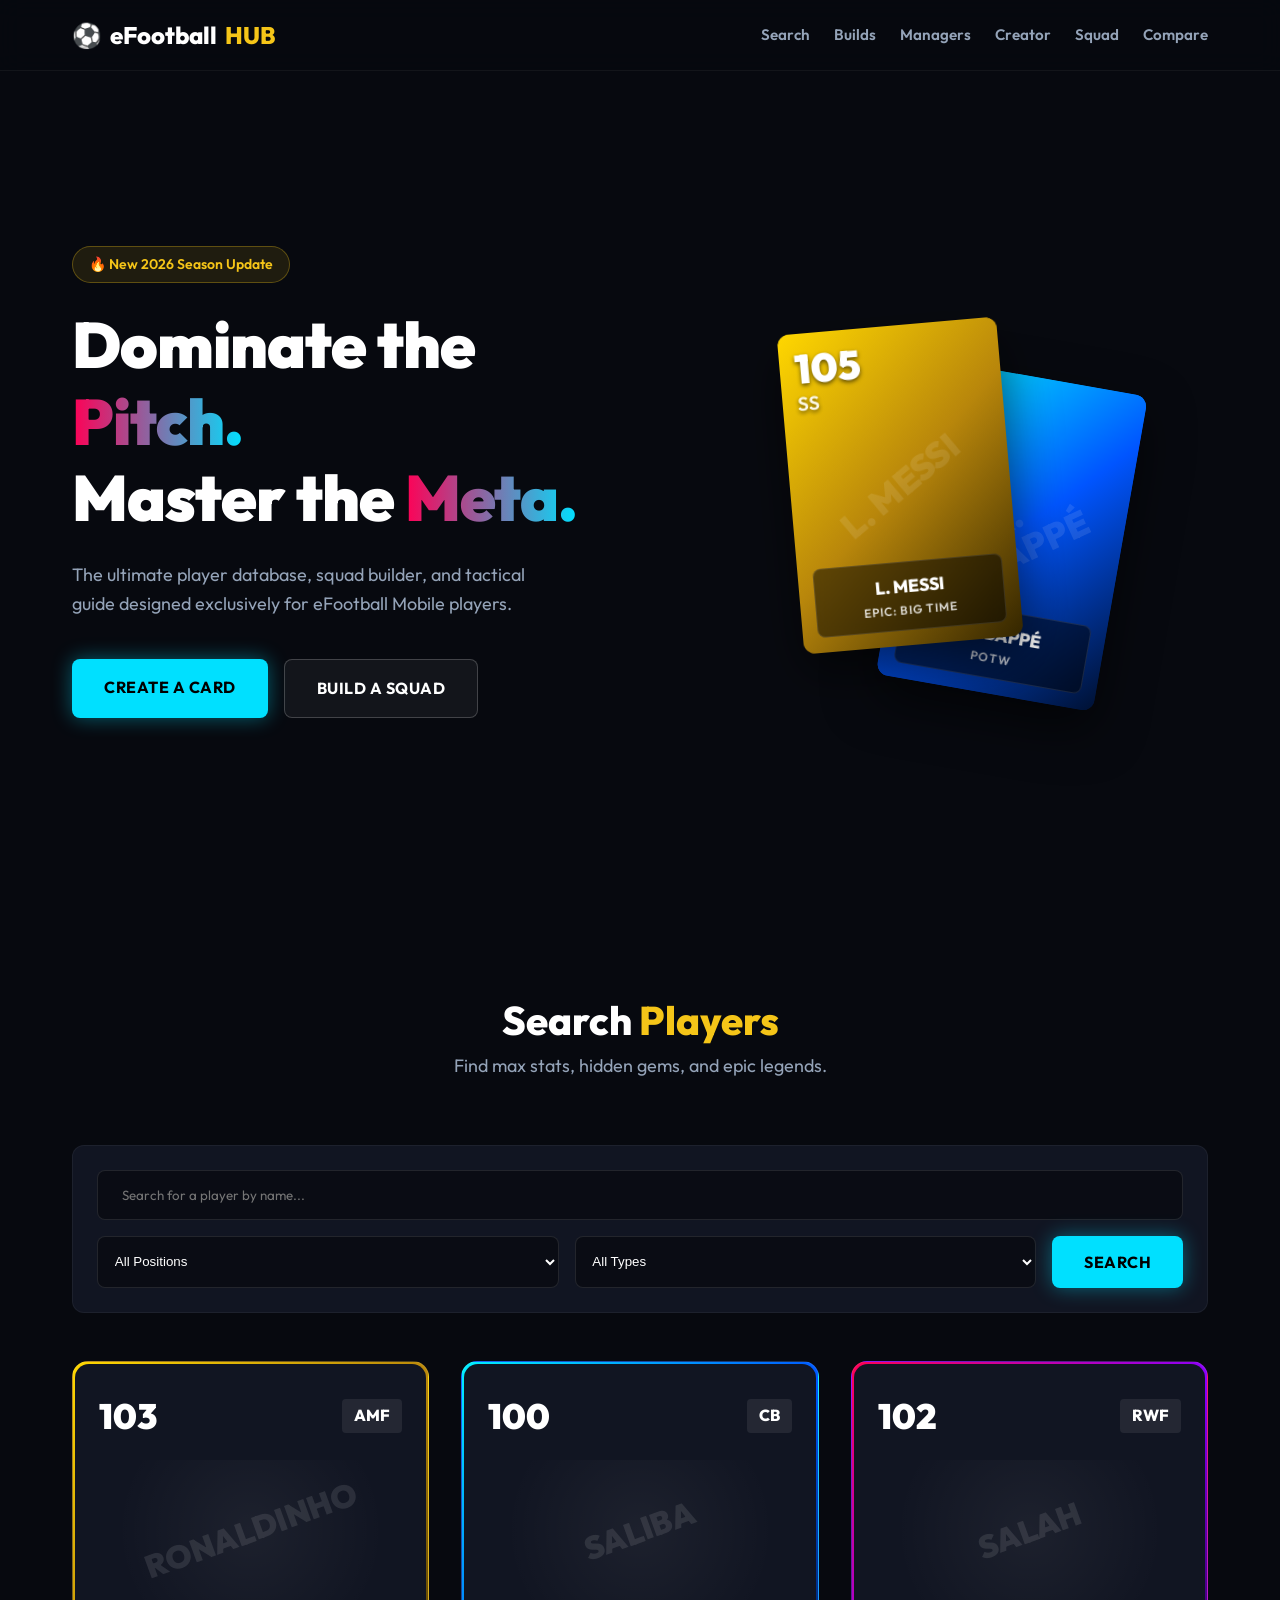
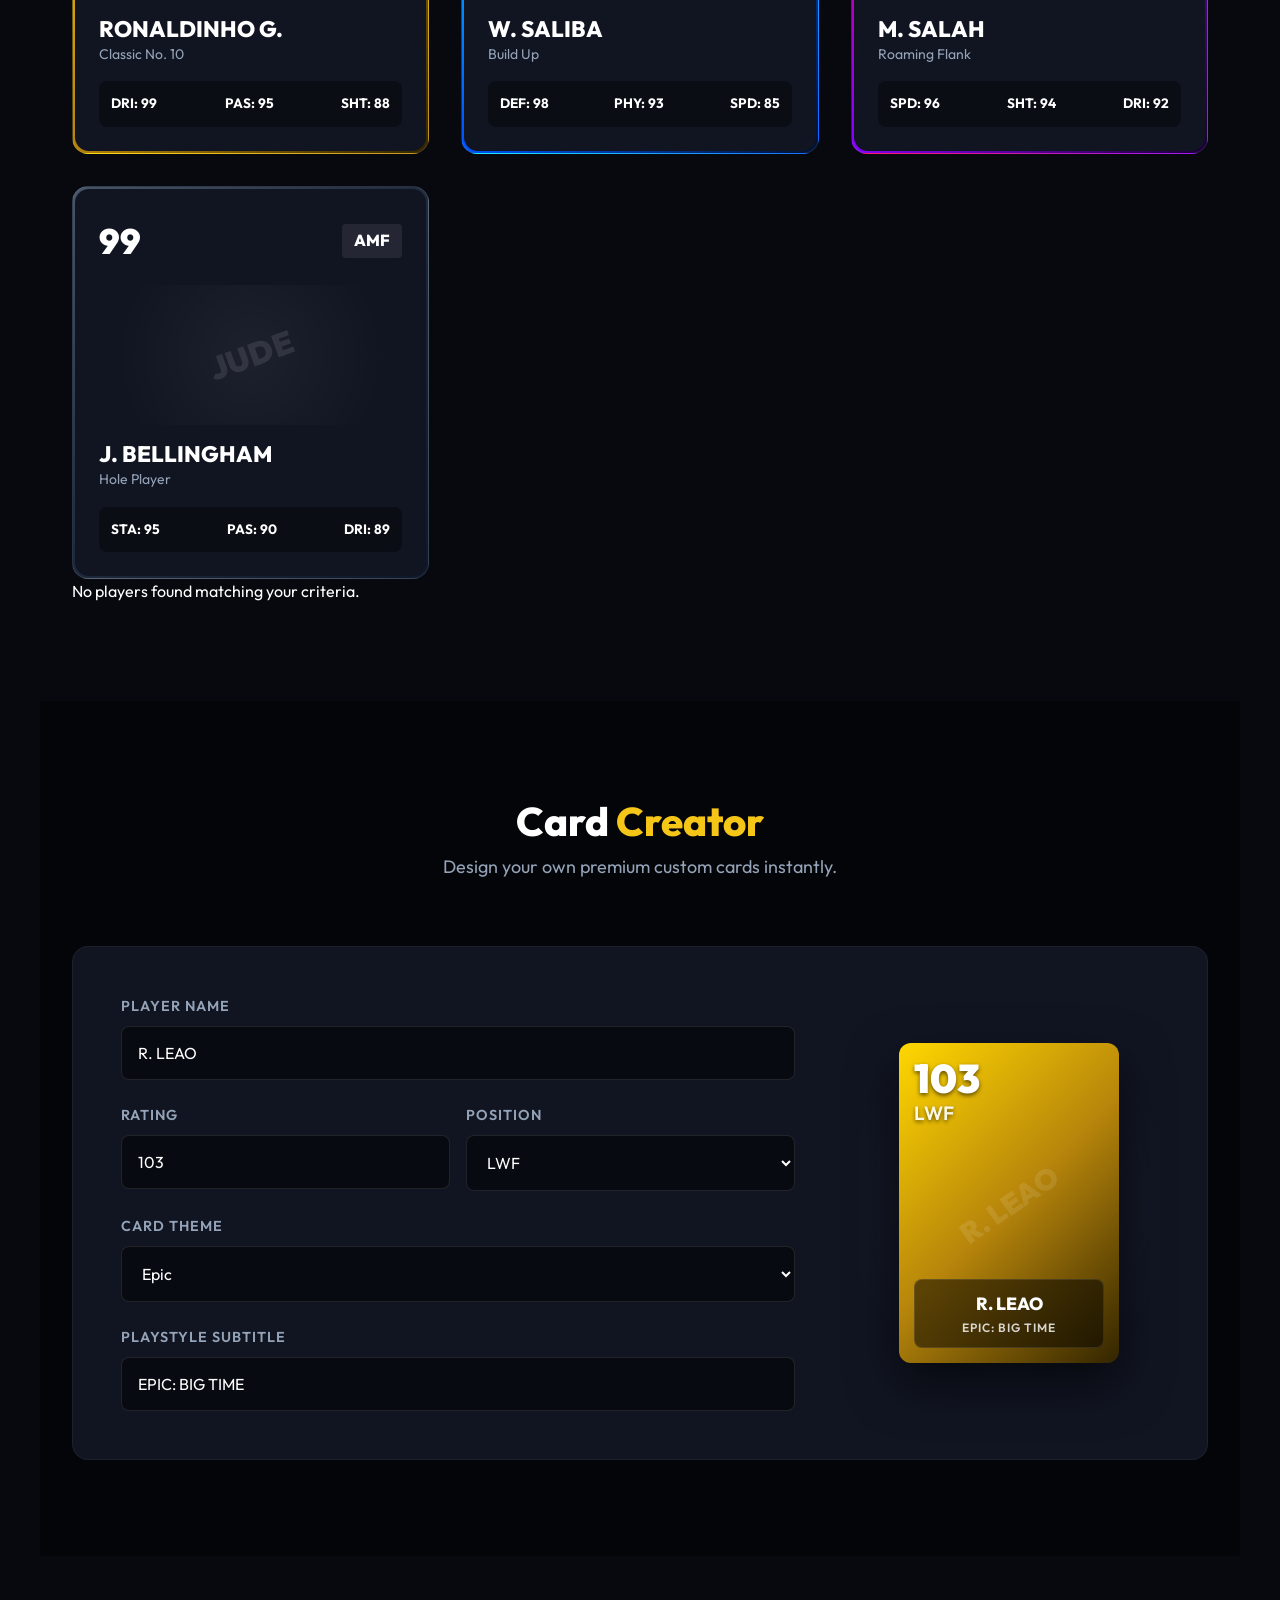
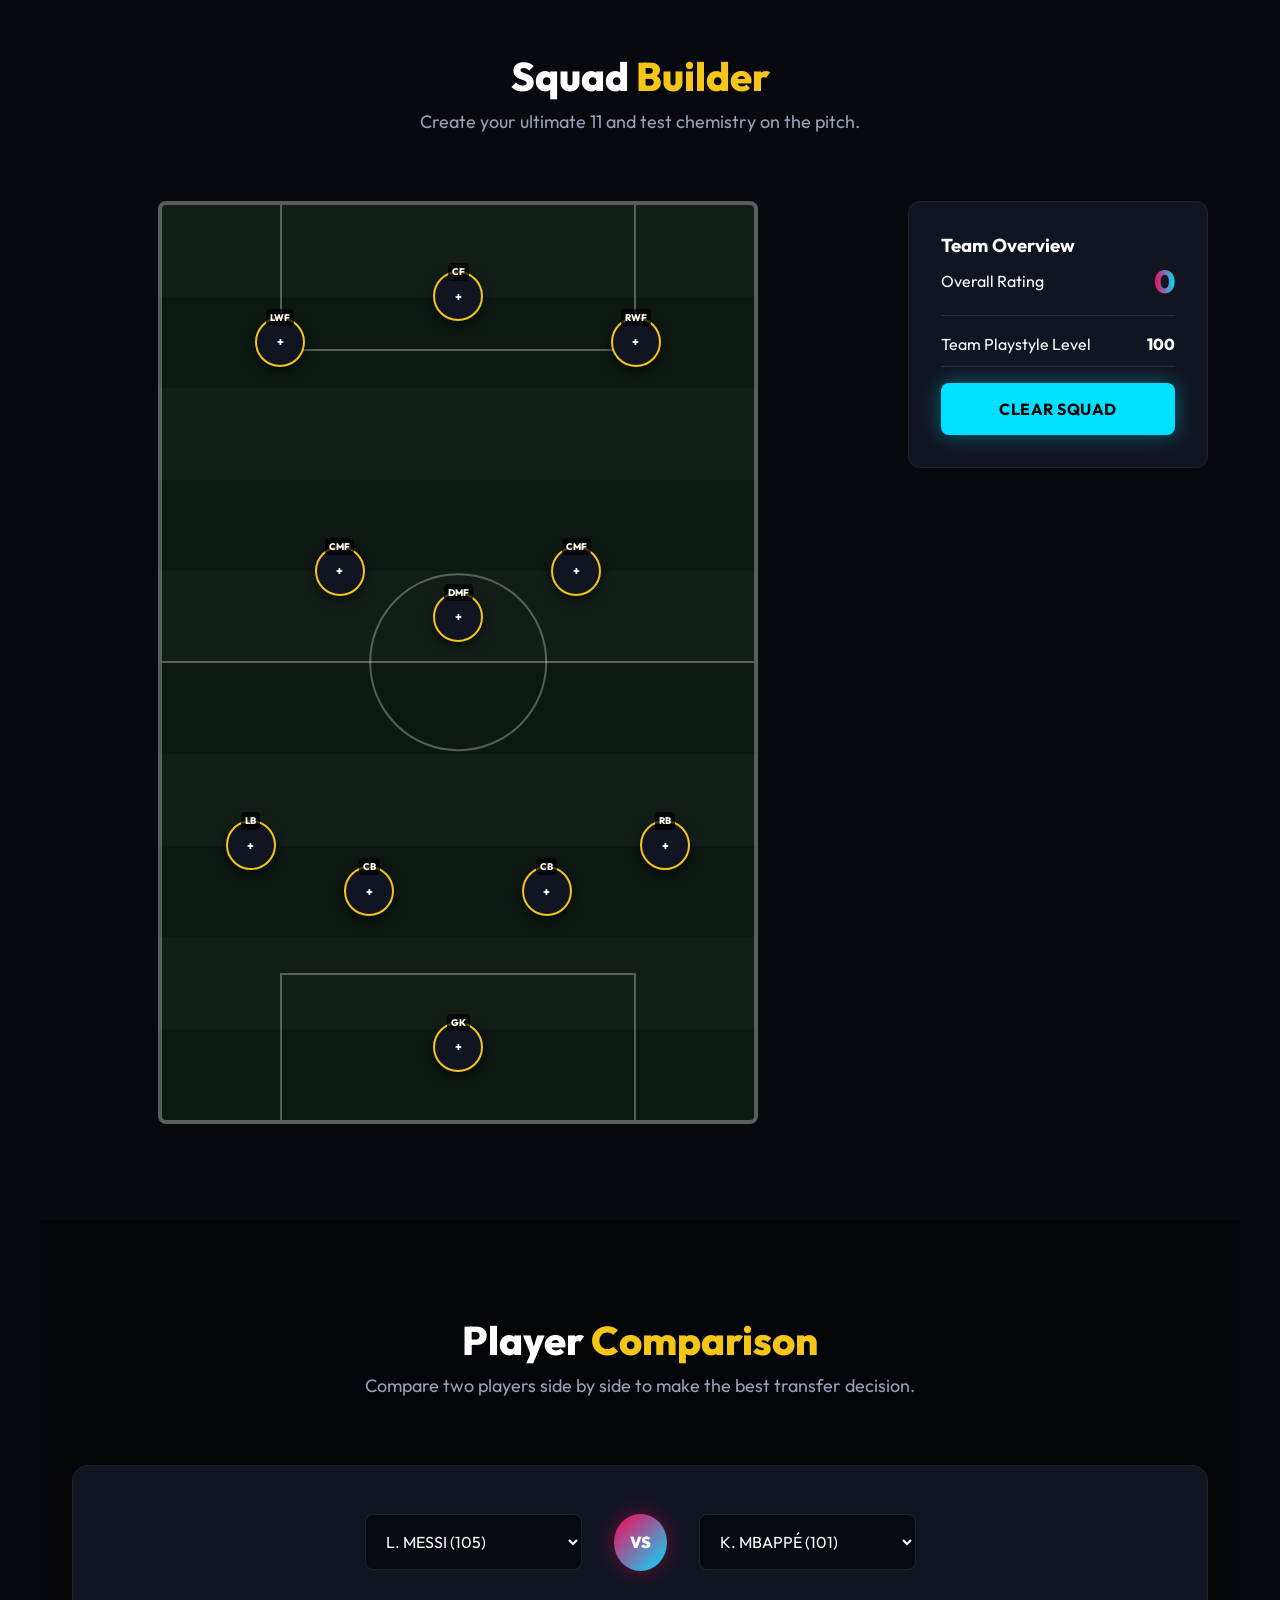
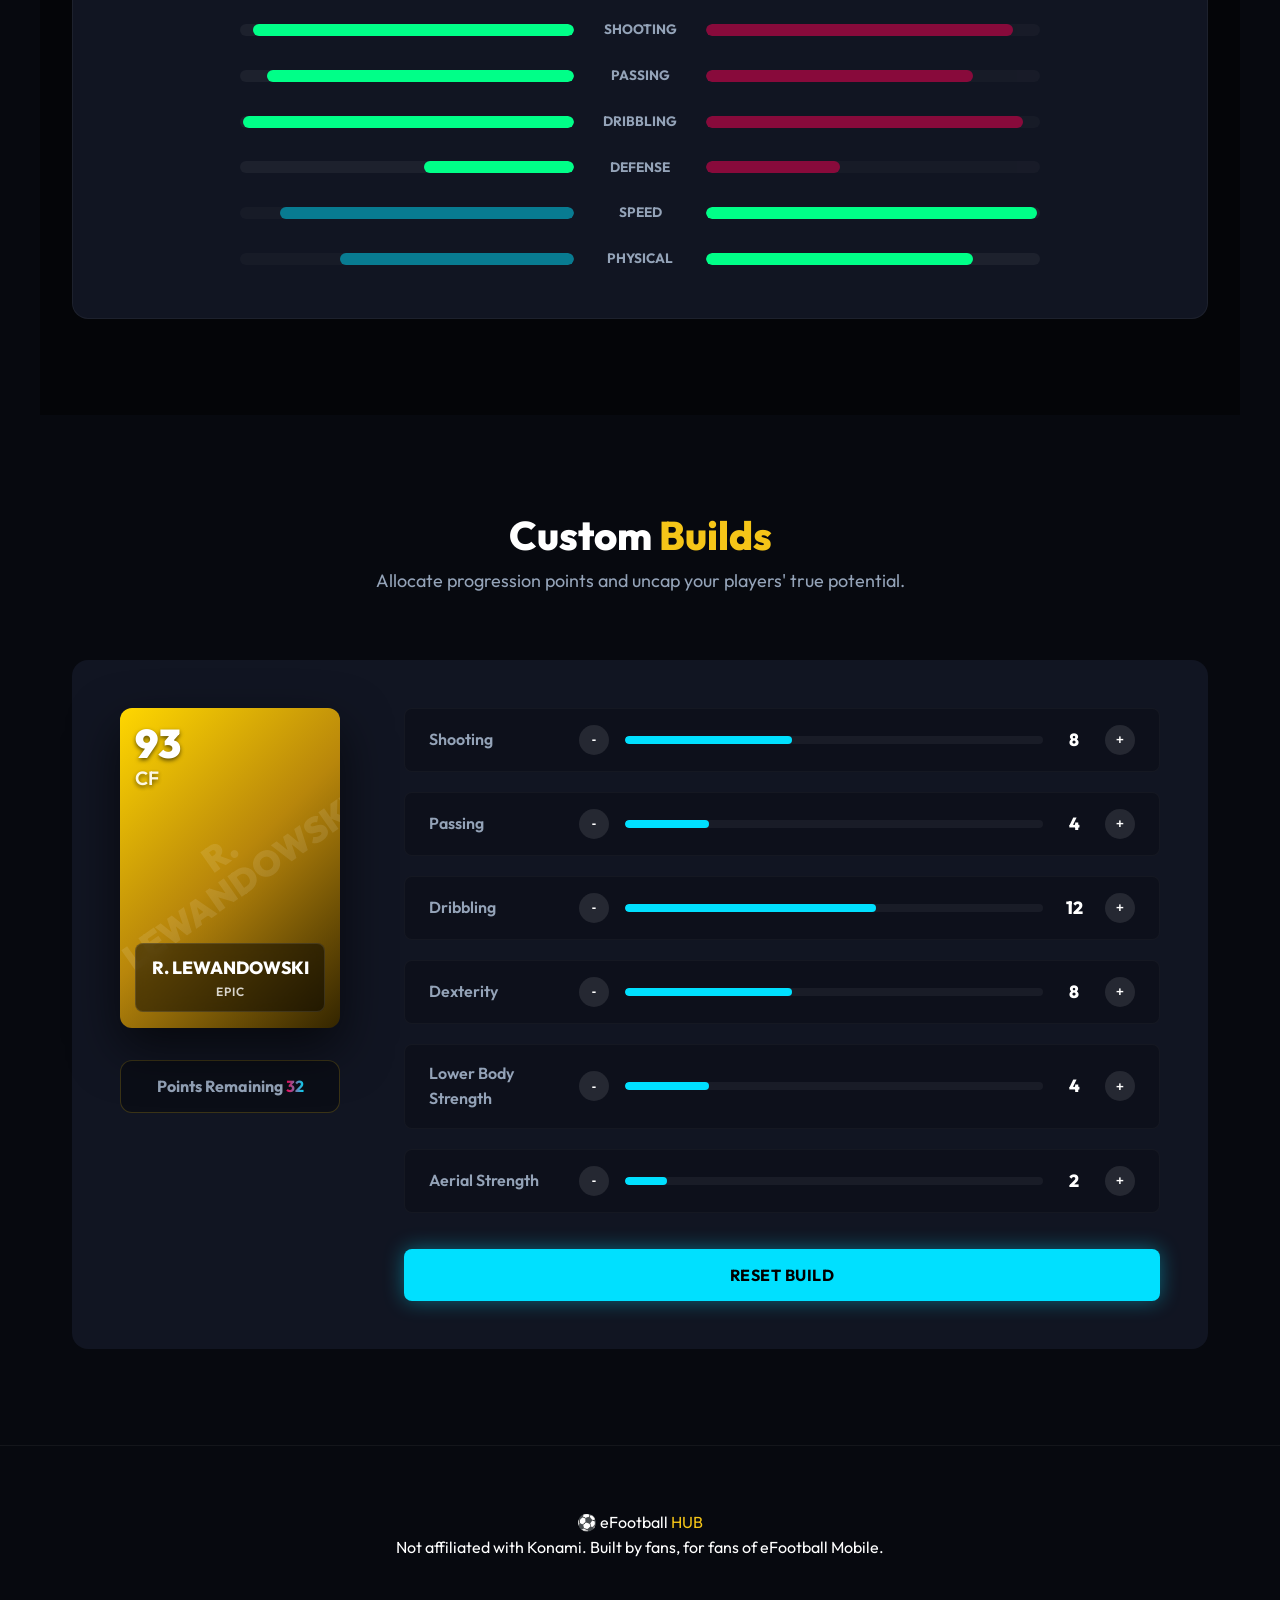
==== efootball website/index.html @ 9c816a73 "Add catchy README and fresh project code" ====
<!DOCTYPE html>
<html lang="en">

<head>
    <meta charset="UTF-8">
    <meta name="viewport" content="width=device-width, initial-scale=1.0">
    <title>eFootball Hub | The Ultimate Guide for Mobile Players</title>
    <meta name="description" content="The best database, squad builder, and meta guides for eFootball mobile players.">
    <!-- Google Fonts -->
    <link rel="preconnect" href="https://fonts.googleapis.com">
    <link rel="preconnect" href="https://fonts.gstatic.com" crossorigin>
    <link href="https://fonts.googleapis.com/css2?family=Outfit:wght@300;400;600;800;900&display=swap" rel="stylesheet">
    <link rel="stylesheet" href="styles.css">
</head>

<body>
    <!-- Navbar -->
    <nav class="navbar">
        <div class="nav-container">
            <a href="#" class="logo">
                <span class="logo-icon">⚽</span>
                eFootball <span class="highlight">HUB</span>
            </a>
            <div class="nav-links">
                <a href="#search">Search</a>
                <a href="#builds">Builds</a>
                <a href="#managers">Managers</a>
                <a href="#creator">Creator</a>
                <a href="#squad">Squad</a>
                <a href="#compare">Compare</a>
            </div>
            <button class="menu-toggle" id="menuToggle">☰</button>
        </div>
    </nav>

    <!-- Mobile Menu Overlay -->
    <div class="mobile-menu" id="mobileMenu">
        <a href="#search" class="mobile-link">Search</a>
        <a href="#builds" class="mobile-link">Builds</a>
        <a href="#managers" class="mobile-link">Managers</a>
        <a href="#creator" class="mobile-link">Card Creator</a>
        <a href="#squad" class="mobile-link">Squad Builder</a>
        <a href="#compare" class="mobile-link">Compare Players</a>
    </div>

    <!-- Hero Section -->
    <header class="hero">
        <div class="hero-content">
            <div class="badge">🔥 New 2026 Season Update</div>
            <h1 class="hero-title">Dominate the <span class="highlight-gradient">Pitch.</span><br>Master the <span
                    class="highlight-gradient">Meta.</span></h1>
            <p class="hero-subtitle">The ultimate player database, squad builder, and tactical guide designed
                exclusively for eFootball Mobile players.</p>
            <div class="hero-actions">
                <a href="#creator" class="btn btn-primary">Create a Card</a>
                <a href="#squad" class="btn btn-secondary">Build a Squad</a>
            </div>
        </div>
        <div class="hero-visual">
            <div class="floating-card epic-card card-1">
                <div class="card-top">
                    <span class="rating">105</span>
                    <span class="position">SS</span>
                </div>
                <div class="card-image-placeholder">L. MESSI</div>
                <div class="card-bottom">
                    <div class="card-name">L. MESSI</div>
                    <div class="card-type">EPIC: BIG TIME</div>
                </div>
            </div>
            <div class="floating-card potw-card card-2">
                <div class="card-top">
                    <span class="rating">101</span>
                    <span class="position">CF</span>
                </div>
                <div class="card-image-placeholder">K. MBAPPÉ</div>
                <div class="card-bottom">
                    <div class="card-name">K. MBAPPÉ</div>
                    <div class="card-type">POTW</div>
                </div>
            </div>
        </div>
    </header>

    <!-- Player Search Section -->
    <section class="section-container" id="search">
        <div class="section-header">
            <h2>Search <span class="highlight">Players</span></h2>
            <p>Find max stats, hidden gems, and epic legends.</p>
        </div>

        <div class="search-bar-container">
            <input type="text" id="searchInput" class="search-input" placeholder="Search for a player by name...">
            <div class="filter-group">
                <select class="filter-select" id="posFilter">
                    <option value="All">All Positions</option>
                    <option value="CF">CF / SS</option>
                    <option value="AMF">AMF / CMF / DMF</option>
                    <option value="Winger">LWF / RWF</option>
                    <option value="Defense">CB / LB / RB</option>
                    <option value="GK">GK</option>
                </select>
                <select class="filter-select" id="typeFilter">
                    <option value="All">All Types</option>
                    <option value="Epic">Epic</option>
                    <option value="Showtime">Show Time</option>
                    <option value="POTW">POTW</option>
                    <option value="Standard">Standard</option>
                </select>
                <button class="btn btn-primary" id="searchBtn">Search</button>
            </div>
        </div>

        <div class="card-grid" id="playerGrid">
            <!-- Mock Players -->
            <div class="player-card epic-card" data-name="Ronaldinho" data-pos="AMF" data-type="Epic">
                <div class="card-content">
                    <div class="card-stats">
                        <span class="rating">103</span>
                        <span class="position">AMF</span>
                    </div>
                    <div class="card-art">
                        <div class="silhouette">RONALDINHO</div>
                    </div>
                    <div class="card-info">
                        <h3 class="name">RONALDINHO G.</h3>
                        <p class="playstyle">Classic No. 10</p>
                        <div class="stat-row">
                            <span>DRI: 99</span>
                            <span>PAS: 95</span>
                            <span>SHT: 88</span>
                        </div>
                    </div>
                </div>
            </div>

            <div class="player-card potw-card" data-name="Saliba" data-pos="Defense" data-type="POTW">
                <div class="card-content">
                    <div class="card-stats">
                        <span class="rating">100</span>
                        <span class="position">CB</span>
                    </div>
                    <div class="card-art">
                        <div class="silhouette">SALIBA</div>
                    </div>
                    <div class="card-info">
                        <h3 class="name">W. SALIBA</h3>
                        <p class="playstyle">Build Up</p>
                        <div class="stat-row">
                            <span>DEF: 98</span>
                            <span>PHY: 93</span>
                            <span>SPD: 85</span>
                        </div>
                    </div>
                </div>
            </div>

            <div class="player-card showtime-card" data-name="Salah" data-pos="Winger" data-type="Showtime">
                <div class="card-content">
                    <div class="card-stats">
                        <span class="rating">102</span>
                        <span class="position">RWF</span>
                    </div>
                    <div class="card-art">
                        <div class="silhouette">SALAH</div>
                    </div>
                    <div class="card-info">
                        <h3 class="name">M. SALAH</h3>
                        <p class="playstyle">Roaming Flank</p>
                        <div class="stat-row">
                            <span>SPD: 96</span>
                            <span>SHT: 94</span>
                            <span>DRI: 92</span>
                        </div>
                    </div>
                </div>
            </div>
            
             <div class="player-card standard-card" data-name="Bellingham" data-pos="AMF" data-type="Standard">
                <div class="card-content">
                    <div class="card-stats">
                        <span class="rating">99</span>
                        <span class="position">AMF</span>
                    </div>
                    <div class="card-art">
                        <div class="silhouette">JUDE</div>
                    </div>
                    <div class="card-info">
                        <h3 class="name">J. BELLINGHAM</h3>
                        <p class="playstyle">Hole Player</p>
                        <div class="stat-row">
                            <span>STA: 95</span>
                            <span>PAS: 90</span>
                            <span>DRI: 89</span>
                        </div>
                    </div>
                </div>
            </div>
        </div>
        <div id="noResults" class="no-results hidden">No players found matching your criteria.</div>
    </section>

    <!-- NEW SECTION: Card Creator -->
    <section class="section-container bg-darker" id="creator">
        <div class="section-header">
            <h2>Card <span class="highlight">Creator</span></h2>
            <p>Design your own premium custom cards instantly.</p>
        </div>
        <div class="creator-wrapper">
            <div class="creator-form-panel">
                <div class="form-group">
                    <label>Player Name</label>
                    <input type="text" id="cc-name" class="form-input" value="R. LEAO" maxlength="15">
                </div>
                <div class="form-group-row">
                    <div class="form-group flex-1">
                        <label>Rating</label>
                        <input type="number" id="cc-rating" class="form-input" value="103" min="50" max="120">
                    </div>
                    <div class="form-group flex-1">
                        <label>Position</label>
                        <select id="cc-position" class="form-input">
                            <option value="LWF">LWF</option>
                            <option value="CF">CF</option>
                            <option value="AMF">AMF</option>
                            <option value="CB">CB</option>
                            <option value="GK">GK</option>
                        </select>
                    </div>
                </div>
                <div class="form-group">
                    <label>Card Theme</label>
                    <select id="cc-theme" class="form-input">
                        <option value="epic-card">Epic</option>
                        <option value="potw-card">POTW</option>
                        <option value="showtime-card">Showtime</option>
                        <option value="standard-card">Standard</option>
                    </select>
                </div>
                <div class="form-group">
                    <label>Playstyle Subtitle</label>
                    <input type="text" id="cc-playstyle" class="form-input" value="EPIC: BIG TIME">
                </div>
            </div>
            
            <div class="creator-preview-panel">
                <div class="floating-card epic-card standalone" id="cc-preview-card">
                    <div class="card-top">
                        <span class="rating" id="cc-out-rating">103</span>
                        <span class="position" id="cc-out-position">LWF</span>
                    </div>
                    <div class="card-image-placeholder" id="cc-out-image" style="font-size:1.8rem;">R. LEAO</div>
                    <div class="card-bottom">
                        <div class="card-name" id="cc-out-name">R. LEAO</div>
                        <div class="card-type" id="cc-out-playstyle">EPIC: BIG TIME</div>
                    </div>
                </div>
            </div>
        </div>
    </section>

    <!-- NEW SECTION: Squad Builder -->
    <section class="section-container" id="squad">
        <div class="section-header">
            <h2>Squad <span class="highlight">Builder</span></h2>
            <p>Create your ultimate 11 and test chemistry on the pitch.</p>
        </div>
        <div class="squad-builder-wrapper">
            <div class="soccer-pitch">
                <!-- Field Markings -->
                <div class="center-circle"></div>
                <div class="half-way-line"></div>
                <div class="penalty-box top-box"></div>
                <div class="penalty-box bottom-box"></div>
                
                <!-- 11 Player Slots for a 4-3-3 Setup -->
                <div class="player-slot" id="slot-1" style="top: 10%; left: 50%;" data-index="1"><div class="slot-pos">CF</div><div class="slot-name">+</div></div>
                <div class="player-slot" id="slot-2" style="top: 15%; left: 20%;" data-index="2"><div class="slot-pos">LWF</div><div class="slot-name">+</div></div>
                <div class="player-slot" id="slot-3" style="top: 15%; left: 80%;" data-index="3"><div class="slot-pos">RWF</div><div class="slot-name">+</div></div>
                
                <div class="player-slot" id="slot-4" style="top: 40%; left: 30%;" data-index="4"><div class="slot-pos">CMF</div><div class="slot-name">+</div></div>
                <div class="player-slot" id="slot-5" style="top: 45%; left: 50%;" data-index="5"><div class="slot-pos">DMF</div><div class="slot-name">+</div></div>
                <div class="player-slot" id="slot-6" style="top: 40%; left: 70%;" data-index="6"><div class="slot-pos">CMF</div><div class="slot-name">+</div></div>
                
                <div class="player-slot" id="slot-7" style="top: 70%; left: 15%;" data-index="7"><div class="slot-pos">LB</div><div class="slot-name">+</div></div>
                <div class="player-slot" id="slot-8" style="top: 75%; left: 35%;" data-index="8"><div class="slot-pos">CB</div><div class="slot-name">+</div></div>
                <div class="player-slot" id="slot-9" style="top: 75%; left: 65%;" data-index="9"><div class="slot-pos">CB</div><div class="slot-name">+</div></div>
                <div class="player-slot" id="slot-10" style="top: 70%; left: 85%;" data-index="10"><div class="slot-pos">RB</div><div class="slot-name">+</div></div>
                
                <div class="player-slot" id="slot-11" style="top: 92%; left: 50%;" data-index="11"><div class="slot-pos">GK</div><div class="slot-name">+</div></div>
            </div>
            
            <div class="squad-stats-panel">
                <h3>Team Overview</h3>
                <div class="team-stat">
                    <span>Overall Rating</span>
                    <span class="highlight-gradient font-bold" id="team-overall">0</span>
                </div>
                <div class="team-stat mt-2">
                    <span>Team Playstyle Level</span>
                    <span class="font-bold">100</span>
                </div>
                <button class="btn btn-primary w-100 mt-2" id="clearSquadBtn">Clear Squad</button>
            </div>
        </div>

        <!-- Player Selection Modal -->
        <div class="modal-overlay" id="playerModal">
            <div class="modal-content">
                <div class="modal-header">
                    <h3>Select a Player</h3>
                    <button class="modal-close" id="closeModalBtn">✕</button>
                </div>
                <div class="modal-body">
                    <div class="mock-player-list" id="modalPlayerList">
                        <!-- Populated by JS -->
                    </div>
                </div>
            </div>
        </div>
    </section>

    <!-- NEW SECTION: Player Comparison -->
    <section class="section-container bg-darker" id="compare">
        <div class="section-header">
            <h2>Player <span class="highlight">Comparison</span></h2>
            <p>Compare two players side by side to make the best transfer decision.</p>
        </div>
        
        <div class="compare-wrapper">
            <div class="compare-selectors">
                <select id="comp-p1" class="form-input comp-select">
                    <!-- Populated by JS -->
                </select>
                <div class="vs-badge">VS</div>
                <select id="comp-p2" class="form-input comp-select">
                    <!-- Populated by JS -->
                </select>
            </div>
            
            <div class="compare-stats-container" id="compare-stats">
                <!-- Populated by JS -->
            </div>
        </div>
    </section>

    <!-- Player Builds Section -->
    <section class="section-container" id="builds">
        <!-- Re-using existing Builds Section code perfectly -->
        <div class="section-header">
            <h2>Custom <span class="highlight">Builds</span></h2>
            <p>Allocate progression points and uncap your players' true potential.</p>
        </div>

        <div class="build-simulator">
            <div class="build-player-preview">
                 <div class="floating-card epic-card standalone">
                    <div class="card-top">
                        <span class="rating" id="buildRating">99</span>
                        <span class="position">CF</span>
                    </div>
                    <div class="card-image-placeholder">R. LEWANDOWSKI</div>
                    <div class="card-bottom">
                        <div class="card-name">R. LEWANDOWSKI</div>
                        <div class="card-type">EPIC</div>
                    </div>
                </div>
                <div class="points-remaining">
                    <h3>Points Remaining <span class="highlight-gradient" id="pointsLeft">32</span></h3>
                </div>
            </div>
            
            <div class="build-controls">
                <!-- Stat 1 -->
                <div class="stat-control">
                    <div class="stat-label">Shooting</div>
                    <div class="stat-adjuster">
                        <button class="adjust-btn minus" data-stat="sht">-</button>
                        <div class="stat-bars">
                            <div class="bar-fill" id="bar-sht" style="width: 40%;"></div>
                        </div>
                        <span class="stat-value" id="val-sht">8</span>
                        <button class="adjust-btn plus" data-stat="sht">+</button>
                    </div>
                </div>
                <!-- Stat 2 -->
                <div class="stat-control">
                    <div class="stat-label">Passing</div>
                    <div class="stat-adjuster">
                        <button class="adjust-btn minus" data-stat="pas">-</button>
                        <div class="stat-bars">
                            <div class="bar-fill" id="bar-pas" style="width: 20%;"></div>
                        </div>
                        <span class="stat-value" id="val-pas">4</span>
                        <button class="adjust-btn plus" data-stat="pas">+</button>
                    </div>
                </div>
                <!-- Stat 3 -->
                <div class="stat-control">
                    <div class="stat-label">Dribbling</div>
                    <div class="stat-adjuster">
                        <button class="adjust-btn minus" data-stat="dri">-</button>
                        <div class="stat-bars">
                            <div class="bar-fill" id="bar-dri" style="width: 60%;"></div>
                        </div>
                        <span class="stat-value" id="val-dri">12</span>
                        <button class="adjust-btn plus" data-stat="dri">+</button>
                    </div>
                </div>
                <!-- Stat 4 -->
                <div class="stat-control">
                    <div class="stat-label">Dexterity</div>
                    <div class="stat-adjuster">
                        <button class="adjust-btn minus" data-stat="dex">-</button>
                        <div class="stat-bars">
                            <div class="bar-fill" id="bar-dex" style="width: 40%;"></div>
                        </div>
                        <span class="stat-value" id="val-dex">8</span>
                        <button class="adjust-btn plus" data-stat="dex">+</button>
                    </div>
                </div>
                <!-- Stat 5 -->
                <div class="stat-control">
                    <div class="stat-label">Lower Body Strength</div>
                    <div class="stat-adjuster">
                        <button class="adjust-btn minus" data-stat="lbs">-</button>
                        <div class="stat-bars">
                            <div class="bar-fill" id="bar-lbs" style="width: 20%;"></div>
                        </div>
                        <span class="stat-value" id="val-lbs">4</span>
                        <button class="adjust-btn plus" data-stat="lbs">+</button>
                    </div>
                </div>
                <!-- Stat 6 -->
                <div class="stat-control">
                    <div class="stat-label">Aerial Strength</div>
                    <div class="stat-adjuster">
                        <button class="adjust-btn minus" data-stat="aer">-</button>
                        <div class="stat-bars">
                            <div class="bar-fill" id="bar-aer" style="width: 10%;"></div>
                        </div>
                        <span class="stat-value" id="val-aer">2</span>
                        <button class="adjust-btn plus" data-stat="aer">+</button>
                    </div>
                </div>
                <button class="btn btn-primary w-100 mt-2" id="resetBuild">Reset Build</button>
            </div>
        </div>
    </section>

    <!-- Footer -->
    <footer>
        <div class="footer-content">
            <div class="footer-logo">⚽ eFootball <span class="highlight">HUB</span></div>
            <p>Not affiliated with Konami. Built by fans, for fans of eFootball Mobile.</p>
        </div>
    </footer>

    <script src="main.js"></script>
</body>

</html>
---- efootball website/styles.css ----
:root {
    /* Color Palette */
    --bg-dark: #07090f; /* Deep Navy */
    --bg-card: #111522;
    --bg-card-hover: #1a1f33;
    --bg-darker: #040508;
    
    --text-primary: #ffffff;
    --text-secondary: #94a3b8;
    
    /* Brand Colors */
    --accent-gold: #f5c518;
    --accent-cyan: #00e0ff;
    --accent-pink: #ff0055;
    --accent-green: #00ff88;
    --accent-red: #ff3333;

    /* Card Themes */
    --epic-grad: linear-gradient(135deg, #ffd700, #b8860b, #332500);
    --potw-grad: linear-gradient(135deg, #00f0ff, #0055ff, #001133);
    --showtime-grad: linear-gradient(135deg, #ff0055, #8800ff, #1a0033);
    --standard-grad: linear-gradient(135deg, #475569, #1e293b, #0f172a);
    
    --font-main: 'Outfit', sans-serif;
    --transition: all 0.3s cubic-bezier(0.25, 0.8, 0.25, 1);
}

* { margin: 0; padding: 0; box-sizing: border-box; }
html { scroll-behavior: smooth; }

body {
    font-family: var(--font-main);
    background-color: var(--bg-dark);
    color: var(--text-primary);
    overflow-x: hidden;
    line-height: 1.6;
}

.highlight { color: var(--accent-gold); }
.highlight-gradient {
    background: linear-gradient(90deg, var(--accent-pink), var(--accent-cyan));
    -webkit-background-clip: text;
    -webkit-text-fill-color: transparent;
    background-clip: text;
}

h1, h2, h3 { line-height: 1.2; }
.w-100 { width: 100%; }
.mt-2 { margin-top: 1rem; }
.bg-darker { background-color: var(--bg-darker); }
.font-bold { font-weight: 800; }
.flex-1 { flex: 1; }

/* Navbar */
.navbar {
    position: fixed; top: 0; width: 100%;
    background: rgba(7, 9, 15, 0.85); backdrop-filter: blur(12px);
    z-index: 1000; border-bottom: 1px solid rgba(255, 255, 255, 0.05);
}
.nav-container { max-width: 1200px; margin: 0 auto; padding: 1rem 2rem; display: flex; justify-content: space-between; align-items: center; }
.logo { font-size: 1.5rem; font-weight: 800; text-decoration: none; color: var(--text-primary); display: flex; align-items: center; gap: 0.5rem; }
.nav-links { display: flex; gap: 1.5rem; }
.nav-links a { color: var(--text-secondary); text-decoration: none; font-weight: 600; font-size: 0.95rem; transition: var(--transition); }
.nav-links a:hover { color: var(--accent-cyan); text-shadow: 0 0 10px rgba(0, 224, 255, 0.4); }
.menu-toggle { display: none; background: none; border: none; color: white; font-size: 1.8rem; cursor: pointer; z-index: 1001; }

.mobile-menu {
    position: fixed; top: 0; right: -100%; width: 250px; height: 100vh;
    background: var(--bg-card); z-index: 999; display: flex; flex-direction: column;
    padding: 6rem 2rem 2rem; gap: 1.5rem; transition: right 0.4s ease;
    box-shadow: -10px 0 30px rgba(0,0,0,0.5);
}
.mobile-menu.active { right: 0; }
.mobile-link { color: var(--text-primary); text-decoration: none; font-size: 1.25rem; font-weight: 600; border-bottom: 1px solid rgba(255,255,255,0.1); padding-bottom: 0.5rem; }

/* Hero Section */
.hero { min-height: 100vh; display: flex; align-items: center; max-width: 1200px; margin: 0 auto; padding: 8rem 2rem 4rem; gap: 4rem; position: relative; }
.hero-content { flex: 1; z-index: 2; }
.badge { display: inline-block; padding: 0.4rem 1rem; background: rgba(245, 197, 24, 0.1); color: var(--accent-gold); border: 1px solid rgba(245, 197, 24, 0.3); border-radius: 50vw; font-size: 0.875rem; font-weight: 600; margin-bottom: 1.5rem; }
.hero-title { font-size: clamp(3rem, 5vw, 4.5rem); font-weight: 900; margin-bottom: 1.5rem; letter-spacing: -1px; }
.hero-subtitle { font-size: 1.125rem; color: var(--text-secondary); margin-bottom: 2.5rem; max-width: 480px; }
.hero-actions { display: flex; gap: 1rem; }

.btn { padding: 1rem 2rem; border-radius: 8px; font-weight: 700; font-size: 1rem; font-family: var(--font-main); cursor: pointer; transition: var(--transition); border: none; text-transform: uppercase; letter-spacing: 0.5px; text-decoration: none; text-align: center; }
.btn-primary { background: var(--accent-cyan); color: #000; box-shadow: 0 0 20px rgba(0, 224, 255, 0.4); }
.btn-primary:hover { background: #fff; box-shadow: 0 0 30px rgba(0, 224, 255, 0.7); transform: translateY(-2px); }
.btn-secondary { background: rgba(255, 255, 255, 0.05); color: var(--text-primary); border: 1px solid rgba(255, 255, 255, 0.2); }
.btn-secondary:hover { background: rgba(255, 255, 255, 0.15); transform: translateY(-2px); }

.hero-visual { flex: 1; position: relative; height: 500px; display: flex; justify-content: center; align-items: center; z-index: 2; }

/* Shared Cards */
.floating-card { width: 220px; height: 320px; border-radius: 12px; position: absolute; display: flex; flex-direction: column; padding: 15px; box-shadow: 0 20px 50px rgba(0,0,0,0.6); animation: float 6s ease-in-out infinite; overflow: hidden; }
.floating-card.standalone { position: relative; animation: none; transform: none; width: 220px; height: 320px; }
.floating-card::before { content: ''; position: absolute; top: 0; left: 0; right: 0; bottom: 0; background: inherit; z-index: -1; transition: background 0.3s ease; }
.card-1 { transform: rotate(-5deg) translateX(-40px); z-index: 2; background: var(--epic-grad); }
.card-2 { transform: rotate(10deg) translateX(80px) translateY(40px); background: var(--potw-grad); animation-delay: -3s; }
.floating-card .card-top { display: flex; flex-direction: column; text-shadow: 0 2px 4px rgba(0,0,0,0.6); }
.floating-card .rating { font-size: 2.5rem; font-weight: 900; line-height: 1; }
.floating-card .position { font-size: 1.2rem; font-weight: 600; opacity: 0.9; }
.card-image-placeholder { flex: 1; display: flex; align-items: center; justify-content: center; font-size: 2.2rem; opacity: 0.1; font-weight: 900; transform: rotate(-35deg); text-align: center; line-height: 1; }
.floating-card .card-bottom { text-align: center; margin-top: auto; background: rgba(0,0,0,0.5); backdrop-filter: blur(8px); padding: 10px; border-radius: 8px; border: 1px solid rgba(255,255,255,0.1); }
.card-name { font-weight: 800; font-size: 1.1rem; }
.card-type { font-size: 0.75rem; font-weight: 600; opacity: 0.8; letter-spacing: 1px; }

@keyframes float { 0%, 100% { transform: translateY(0) rotate(-5deg); } 50% { transform: translateY(-20px) rotate(-3deg); } }

.epic-card { background: var(--epic-grad) !important; }
.potw-card { background: var(--potw-grad) !important; }
.showtime-card { background: var(--showtime-grad) !important; }
.standard-card { background: var(--standard-grad) !important; }

/* Sections Global */
.section-container { max-width: 1200px; margin: 0 auto; padding: 6rem 2rem; }
.section-header { text-align: center; margin-bottom: 4rem; }
.section-header h2 { font-size: 2.5rem; font-weight: 800; margin-bottom: 0.5rem; }
.section-header p { color: var(--text-secondary); font-size: 1.125rem; }

/* Card Creator */
.creator-wrapper { display: flex; gap: 4rem; background: var(--bg-card); border-radius: 16px; padding: 3rem; border: 1px solid rgba(255,255,255,0.05); }
.creator-form-panel { flex: 1; display: flex; flex-direction: column; gap: 1.5rem; }
.form-group-row { display: flex; gap: 1rem; }
.form-group { display: flex; flex-direction: column; gap: 0.5rem; }
.form-group label { font-size: 0.9rem; font-weight: 600; color: var(--text-secondary); text-transform: uppercase; letter-spacing: 1px; }
.form-input { padding: 1rem; background: rgba(0,0,0,0.5); border: 1px solid rgba(255,255,255,0.1); border-radius: 8px; color: white; font-family: var(--font-main); font-size: 1rem; transition: border 0.3s; }
.form-input:focus { outline: none; border-color: var(--accent-cyan); }
.creator-preview-panel { flex: 0 0 300px; display: flex; align-items: center; justify-content: center; background: radial-gradient(circle, rgba(255,255,255,0.03) 0%, transparent 70%); border-radius: 12px; }

/* Squad Builder */
.squad-builder-wrapper { display: flex; gap: 4rem; align-items: flex-start; }
.soccer-pitch { flex: 1; max-width: 600px; aspect-ratio: 0.65; background: #0c1811; border: 4px solid rgba(255,255,255,0.3); border-radius: 8px; position: relative; margin: 0 auto; background-image: repeating-linear-gradient(0deg, transparent, transparent 10%, rgba(255,255,255,0.02) 10%, rgba(255,255,255,0.02) 20%); }
.center-circle { position: absolute; top: 50%; left: 50%; transform: translate(-50%, -50%); width: 30%; aspect-ratio: 1; border: 2px solid rgba(255,255,255,0.3); border-radius: 50%; }
.half-way-line { position: absolute; top: 50%; left: 0; width: 100%; height: 2px; background: rgba(255,255,255,0.3); transform: translateY(-50%); }
.penalty-box { position: absolute; left: 20%; width: 60%; height: 16%; border: 2px solid rgba(255,255,255,0.3); }
.top-box { top: 0; border-top: none; }
.bottom-box { bottom: 0; border-bottom: none; }

.player-slot { position: absolute; width: 50px; height: 50px; background: var(--bg-card); border: 2px solid var(--accent-gold); border-radius: 50%; transform: translate(-50%, -50%); display: flex; flex-direction: column; align-items: center; justify-content: center; cursor: pointer; transition: var(--transition); z-index: 10; font-family: var(--font-main); box-shadow: 0 4px 10px rgba(0,0,0,0.5); }
.player-slot:hover { transform: translate(-50%, -50%) scale(1.1); box-shadow: 0 0 15px var(--accent-gold); }
.slot-pos { font-size: 0.6rem; font-weight: 800; background: rgba(0,0,0,0.7); padding: 1px 4px; border-radius: 4px; position: absolute; top: -10px; }
.slot-name { font-size: 0.75rem; font-weight: 800; text-align: center; }
.slot-rating { font-size: 1rem; font-weight: 900; color: var(--accent-cyan); display: none; }
.player-slot.filled .slot-name { font-size: 0.6rem; margin-top: auto; padding-bottom: 2px;}
.player-slot.filled .slot-rating { display: block; }
.player-slot.filled { background: var(--bg-dark); border-color: var(--accent-cyan); }

.squad-stats-panel { flex: 0 0 300px; background: var(--bg-card); padding: 2rem; border-radius: 12px; border: 1px solid rgba(255,255,255,0.05); }
.team-stat { display: flex; justify-content: space-between; align-items: center; padding-bottom: 0.5rem; border-bottom: 1px solid rgba(255,255,255,0.1); }
#team-overall { font-size: 2rem; }

/* Modals */
.modal-overlay { position: fixed; top: 0; left: 0; width: 100%; height: 100%; background: rgba(0,0,0,0.8); backdrop-filter: blur(5px); z-index: 2000; display: none; align-items: center; justify-content: center; }
.modal-overlay.active { display: flex; }
.modal-content { background: var(--bg-card); width: 90%; max-width: 500px; border-radius: 12px; border: 1px solid rgba(255,255,255,0.1); max-height: 80vh; display: flex; flex-direction: column; }
.modal-header { padding: 1.5rem; border-bottom: 1px solid rgba(255,255,255,0.1); display: flex; justify-content: space-between; align-items: center; }
.modal-close { background: none; border: none; color: white; font-size: 1.2rem; cursor: pointer; }
.modal-body { padding: 1.5rem; overflow-y: auto; }
.mock-player-list { display: flex; flex-direction: column; gap: 1rem; }
.mock-player-row { display: flex; justify-content: space-between; align-items: center; padding: 1rem; background: rgba(255,255,255,0.05); border-radius: 8px; cursor: pointer; transition: background 0.2s; }
.mock-player-row:hover { background: rgba(255,255,255,0.1); }
.mpr-info h4 { font-size: 1.1rem; border-bottom: none; }
.mpr-pos { font-size: 0.8rem; color: var(--text-secondary); }
.mpr-rating { font-weight: 800; font-size: 1.2rem; color: var(--accent-gold); }

/* Player Comparison */
.compare-wrapper { display: flex; flex-direction: column; gap: 3rem; background: var(--bg-card); padding: 3rem; border-radius: 16px; border: 1px solid rgba(255,255,255,0.05); }
.compare-selectors { display: flex; justify-content: center; align-items: center; gap: 2rem; }
.vs-badge { background: linear-gradient(135deg, var(--accent-pink), var(--accent-cyan)); padding: 1rem; border-radius: 50%; font-weight: 900; box-shadow: 0 0 20px rgba(255,0,85,0.4); }
.compare-stats-container { display: flex; flex-direction: column; gap: 1.5rem; max-width: 800px; margin: 0 auto; width: 100%; }
.stat-compare-row { display: grid; grid-template-columns: 1fr 100px 1fr; gap: 1rem; align-items: center; }
.stat-name { text-align: center; font-weight: 700; color: var(--text-secondary); text-transform: uppercase; font-size: 0.85rem; }
.stat-bar-wrapper { height: 12px; background: rgba(255,255,255,0.05); border-radius: 6px; position: relative; overflow: hidden; }
.stat-bar-fill { height: 100%; position: absolute; border-radius: 6px; transition: width 0.5s cubic-bezier(0.25, 0.8, 0.25, 1); }
.p1-wrapper { transform: scaleX(-1); } /* bars grow from center outwards */
.p1-fill { background: var(--accent-cyan); }
.p2-fill { background: var(--accent-pink); }
.stat-val-text { font-weight: 800; font-size: 1rem; position: absolute; top: -20px; }
.p1-text { right: 0; }
.p2-text { left: 0; }

.stat-win .p1-fill { background: var(--accent-green); }
.stat-win .p2-fill { background: var(--accent-green); }
.stat-lose { opacity: 0.5; }

/* Grid / Features Global (Re-used from previous CSS for search, builds, footer) */
.search-bar-container { background: var(--bg-card); padding: 1.5rem; border-radius: 12px; margin-bottom: 3rem; display: flex; flex-direction: column; gap: 1rem; border: 1px solid rgba(255,255,255,0.05); }
.search-input { width: 100%; padding: 1rem 1.5rem; background: rgba(0,0,0,0.4); border: 1px solid rgba(255,255,255,0.1); border-radius: 8px; color: white; font-family: var(--font-main); }
.filter-group { display: flex; flex-wrap: wrap; gap: 1rem; }
.filter-select { flex: 1; padding: 0.8rem; background: rgba(0,0,0,0.4); border: 1px solid rgba(255,255,255,0.1); color: white; border-radius: 8px; }
.card-grid { display: grid; grid-template-columns: repeat(auto-fill, minmax(280px, 1fr)); gap: 2rem; }
.player-card { border-radius: 16px; padding: 2px; position: relative; cursor: pointer; transition: var(--transition); border: 1px solid rgba(255,255,255,0.1); }
.player-card:hover { transform: translateY(-8px); }
.card-content { background: var(--bg-card); border-radius: 14px; padding: 1.5rem; display: flex; flex-direction: column; gap: 1rem; }
.card-stats { display: flex; justify-content: space-between; align-items: center; }
.card-stats .rating { font-size: 2.2rem; font-weight: 900; }
.card-stats .position { font-weight: 800; background: rgba(255,255,255,0.08); padding: 0.25rem 0.75rem; border-radius: 4px; }
.card-art { height: 140px; display: flex; align-items: center; justify-content: center; background: radial-gradient(circle, rgba(255,255,255,0.05) 0%, transparent 80%); }
.silhouette { font-weight: 900; font-size: 2rem; color: rgba(255,255,255,0.1); transform: rotate(-20deg); }
.card-info .name { font-size: 1.4rem; font-weight: 800; }
.card-info .playstyle { color: var(--text-secondary); font-size: 0.875rem; margin-bottom: 1rem; }
.stat-row { display: flex; justify-content: space-between; background: rgba(0,0,0,0.4); padding: 0.75rem; border-radius: 8px; font-weight: 700; font-size: 0.85rem; }

/* Builds / Progress Bars */
.build-simulator { display: flex; gap: 4rem; background: var(--bg-card); border-radius: 16px; padding: 3rem; }
.build-player-preview { flex: 0 0 200px; display: flex; flex-direction: column; gap: 2rem; align-items: center; }
.points-remaining { text-align: center; background: rgba(0,0,0,0.3); padding: 1rem; border-radius: 12px; width: 100%; border: 1px solid rgba(245, 197, 24, 0.2); }
.points-remaining h3 { color: var(--text-secondary); font-size: 1rem; }
.build-controls { flex: 1; display: flex; flex-direction: column; gap: 1.25rem; }
.stat-control { background: rgba(0,0,0,0.2); padding: 1rem 1.5rem; border-radius: 8px; display: flex; align-items: center; border: 1px solid rgba(255,255,255,0.03); }
.stat-label { flex: 0 0 150px; font-weight: 600; color: var(--text-secondary); }
.stat-adjuster { flex: 1; display: flex; align-items: center; gap: 1rem; }
.adjust-btn { width: 30px; height: 30px; border-radius: 50%; border: none; background: rgba(255,255,255,0.1); color: white; font-weight: bold; cursor: pointer; transition: 0.2s; }
.adjust-btn:hover { background: var(--accent-cyan); color: #000; }
.stat-bars { flex: 1; height: 8px; background: rgba(255,255,255,0.05); border-radius: 4px; overflow: hidden; }
.bar-fill { height: 100%; background: var(--accent-cyan); border-radius: 4px; transition: width 0.3s; }
.stat-value { width: 30px; text-align: center; font-weight: 800; font-size: 1.1rem; }

footer { padding: 4rem 2rem; text-align: center; border-top: 1px solid rgba(255,255,255,0.05); }

/* Responsive Formats */
@media (max-width: 900px) {
    .creator-wrapper, .squad-builder-wrapper, .build-simulator { flex-direction: column; }
    .hero { flex-direction: column; text-align: center; padding-top: 6rem; }
    .hero-visual { width: 100%; margin-top: 2rem; height: 400px; }
    .card-1 { transform: rotate(-5deg) translateX(-20px); }
    .card-2 { transform: rotate(10deg) translateX(40px) translateY(20px); }
    .soccer-pitch { width: 100%; }
}
@media (max-width: 768px) {
    .nav-links { display: none; }
    .menu-toggle { display: block; }
}
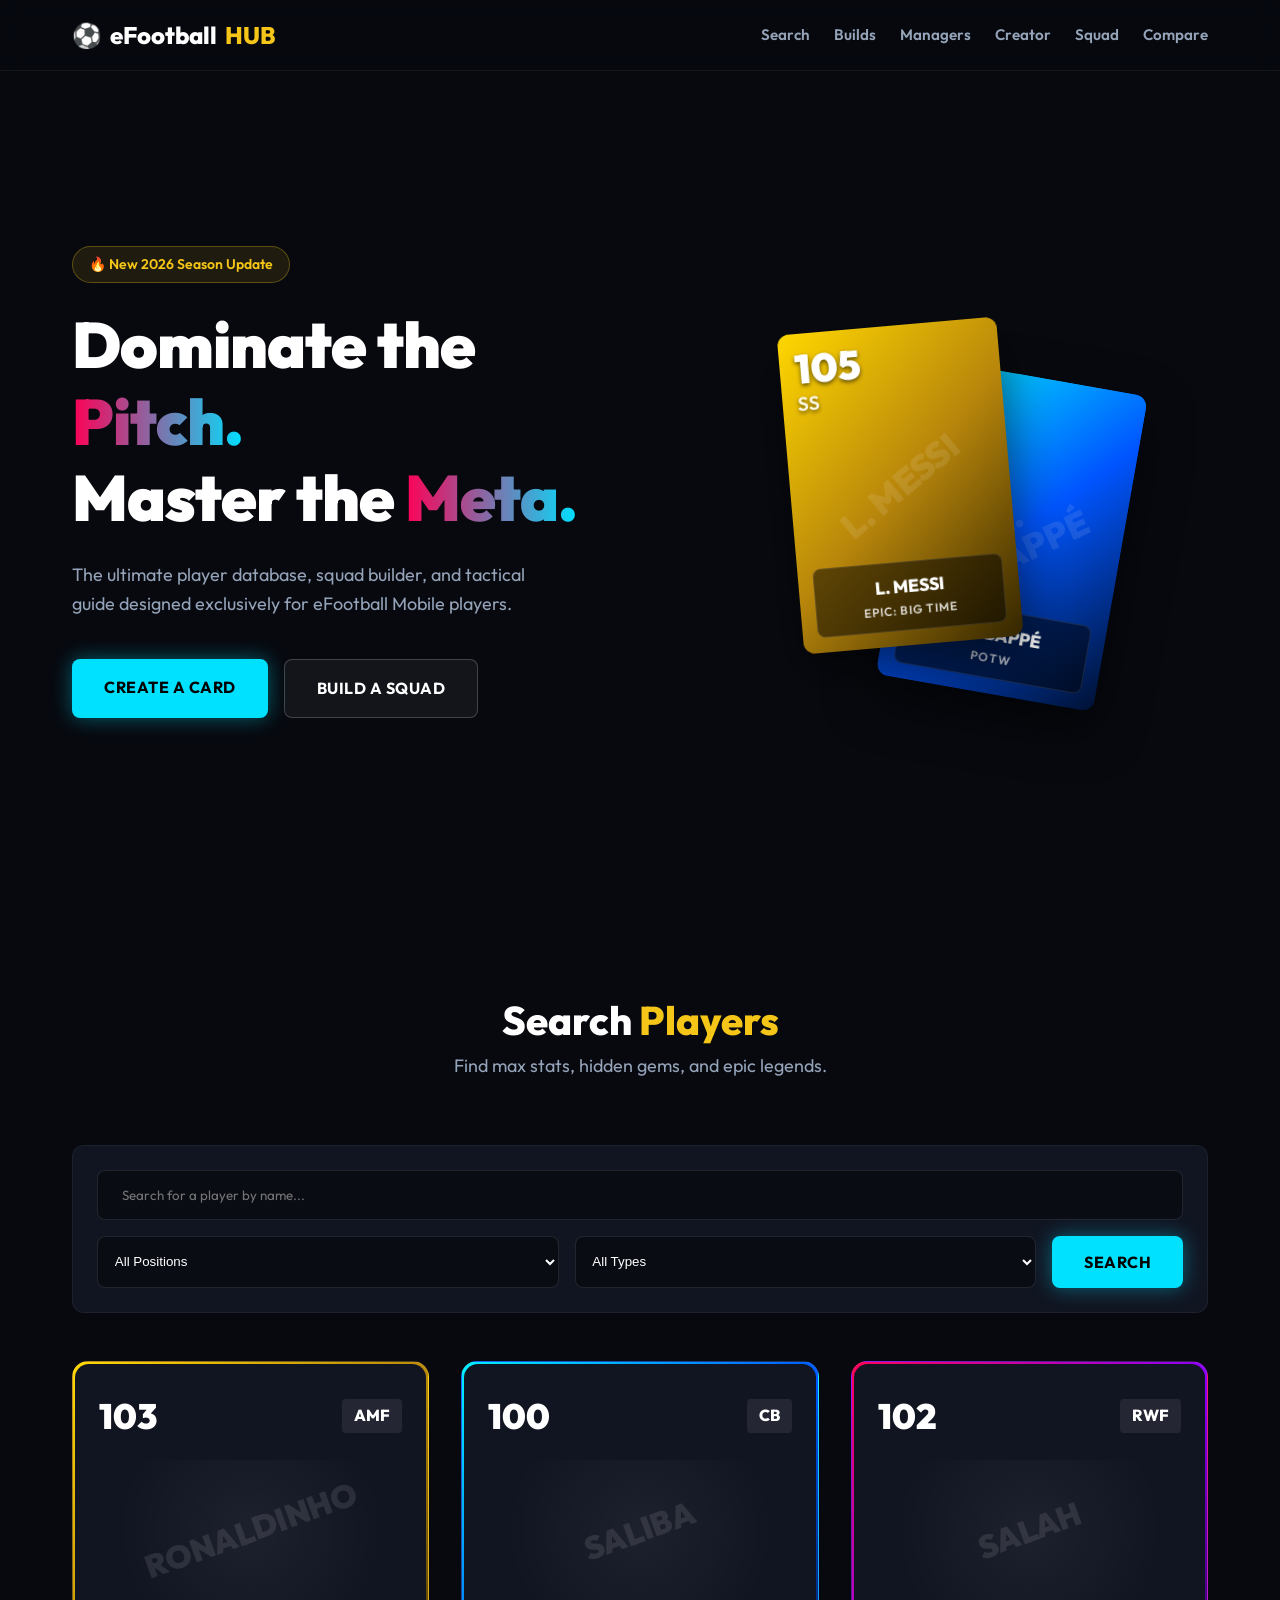
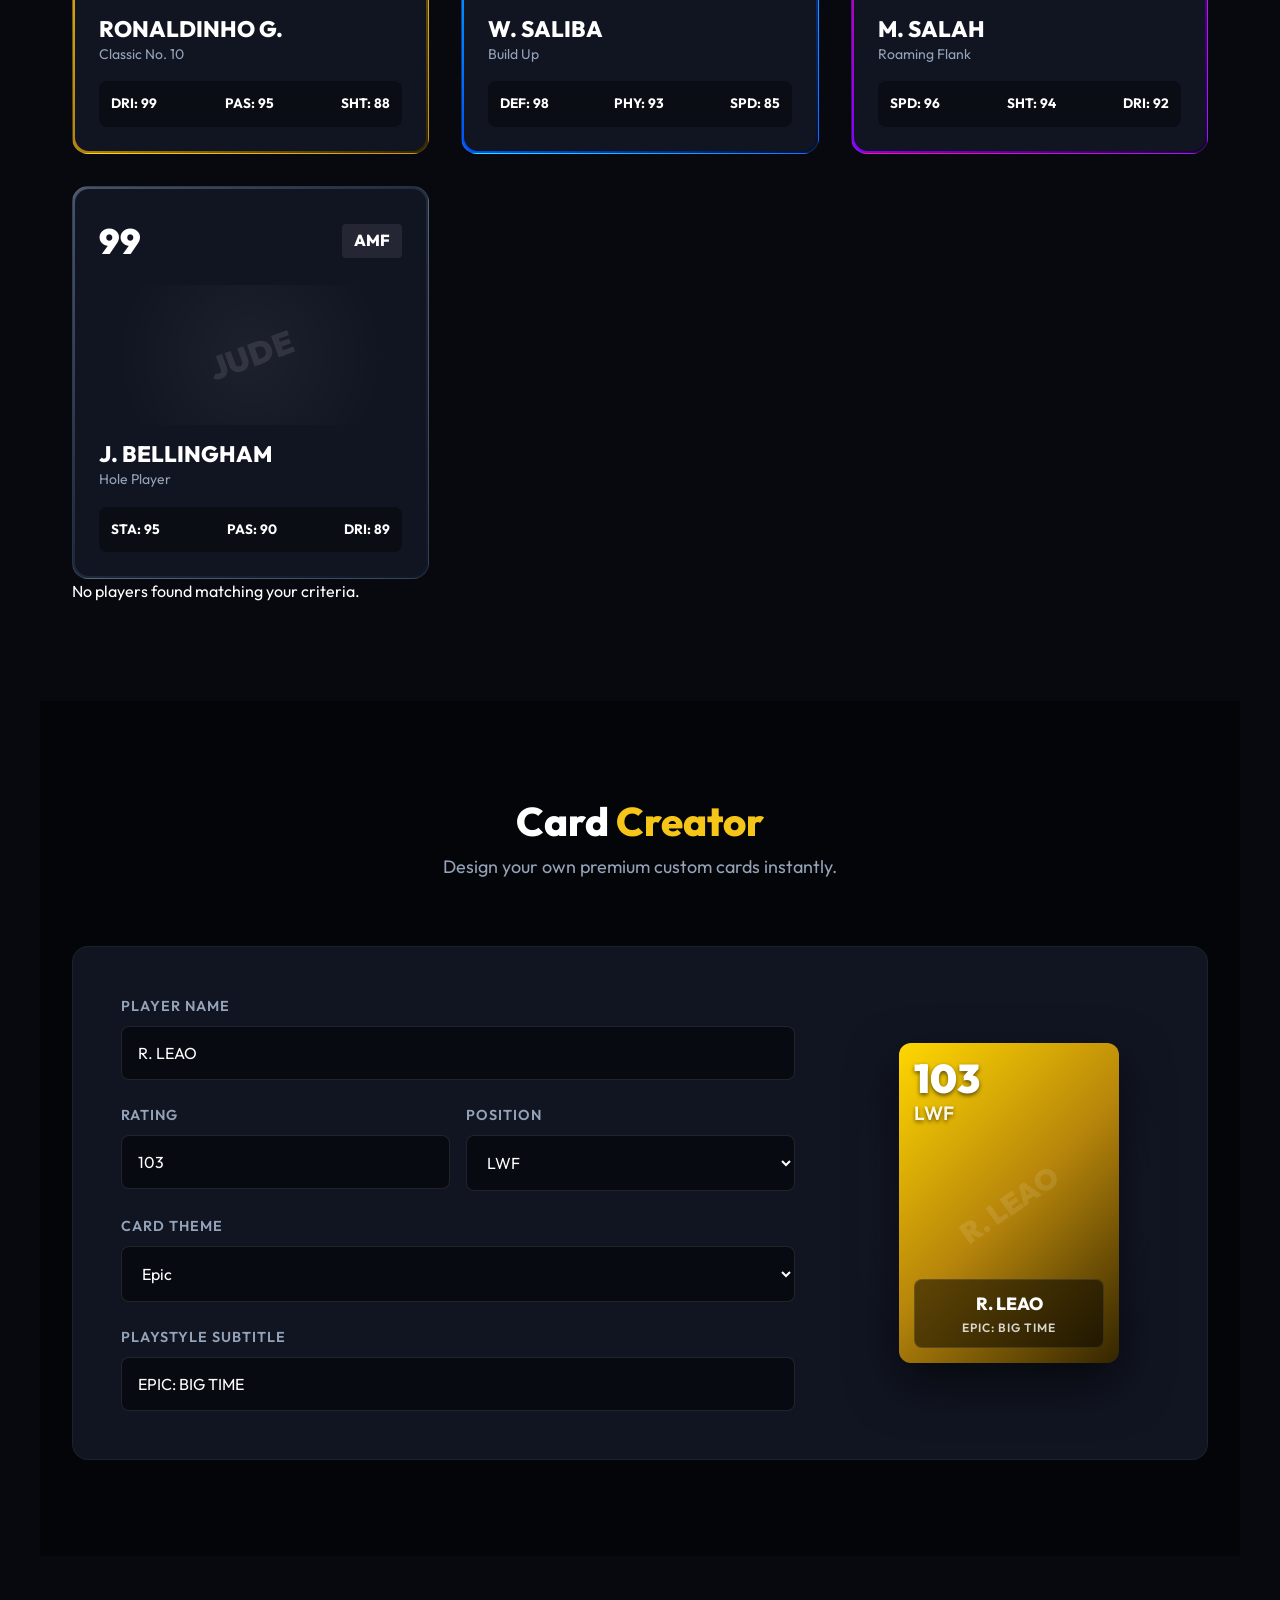
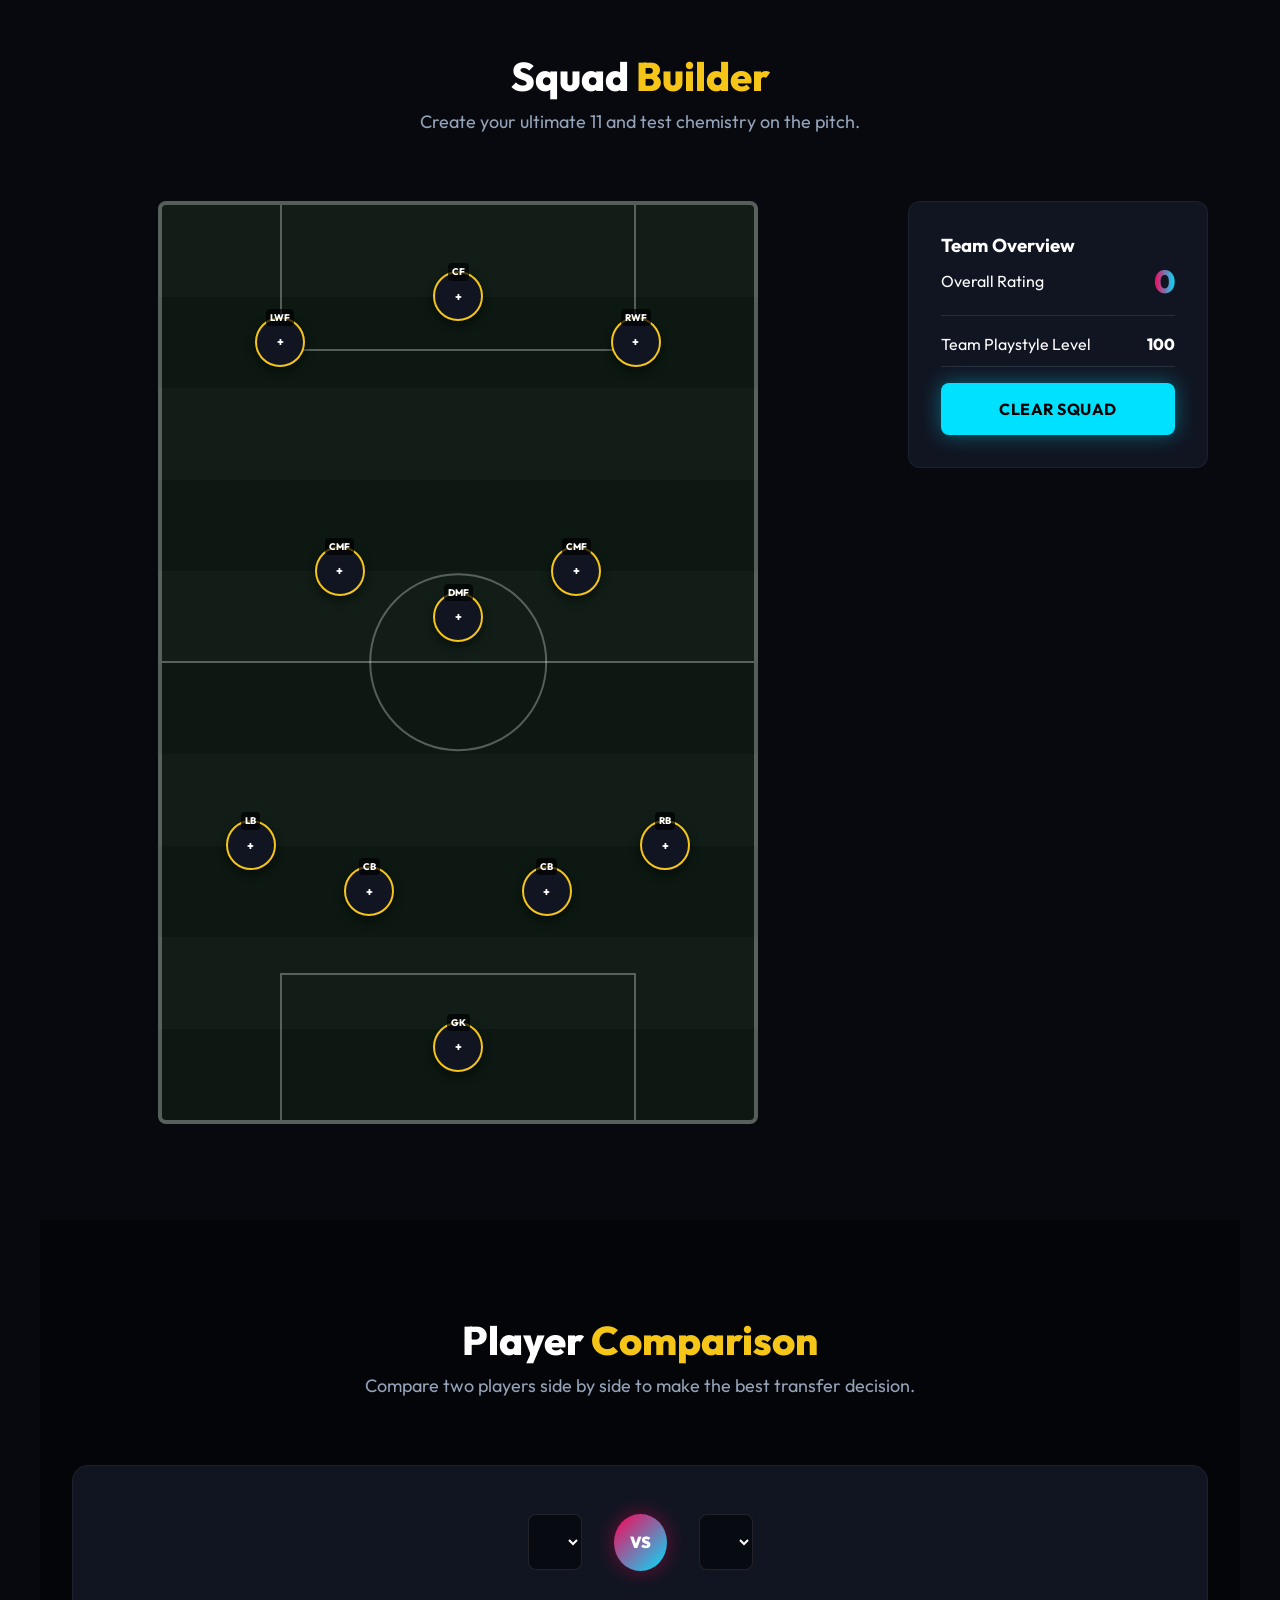
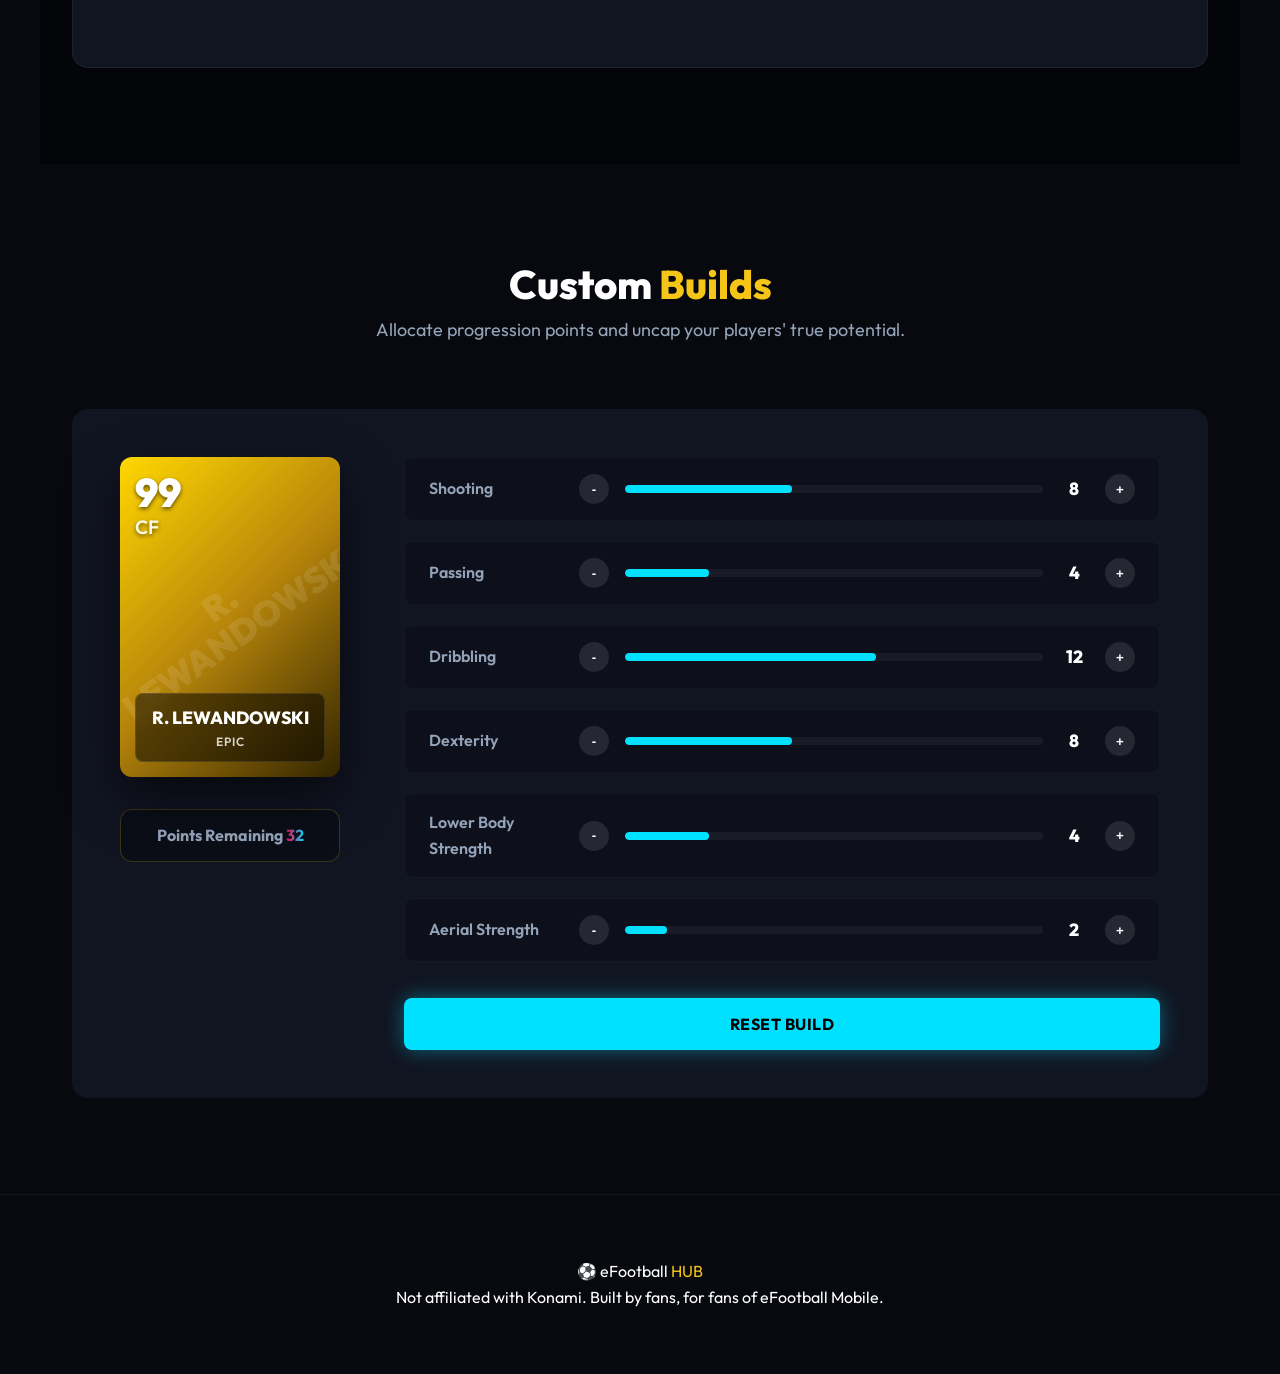
==== commit d57df169: "Initialize eFootball website HTML, CSS and JS" ====
--- a/efootball website/index.html
+++ b/efootball website/index.html
@@ -459,4 +459,6 @@
     <script src="main.js"></script>
 </body>
 
-</html>+</html>+ 
+ 
--- a/efootball website/styles.css
+++ b/efootball website/styles.css
@@ -230,3 +230,6 @@
     .nav-links { display: none; }
     .menu-toggle { display: block; }
 }
++ 
+ 
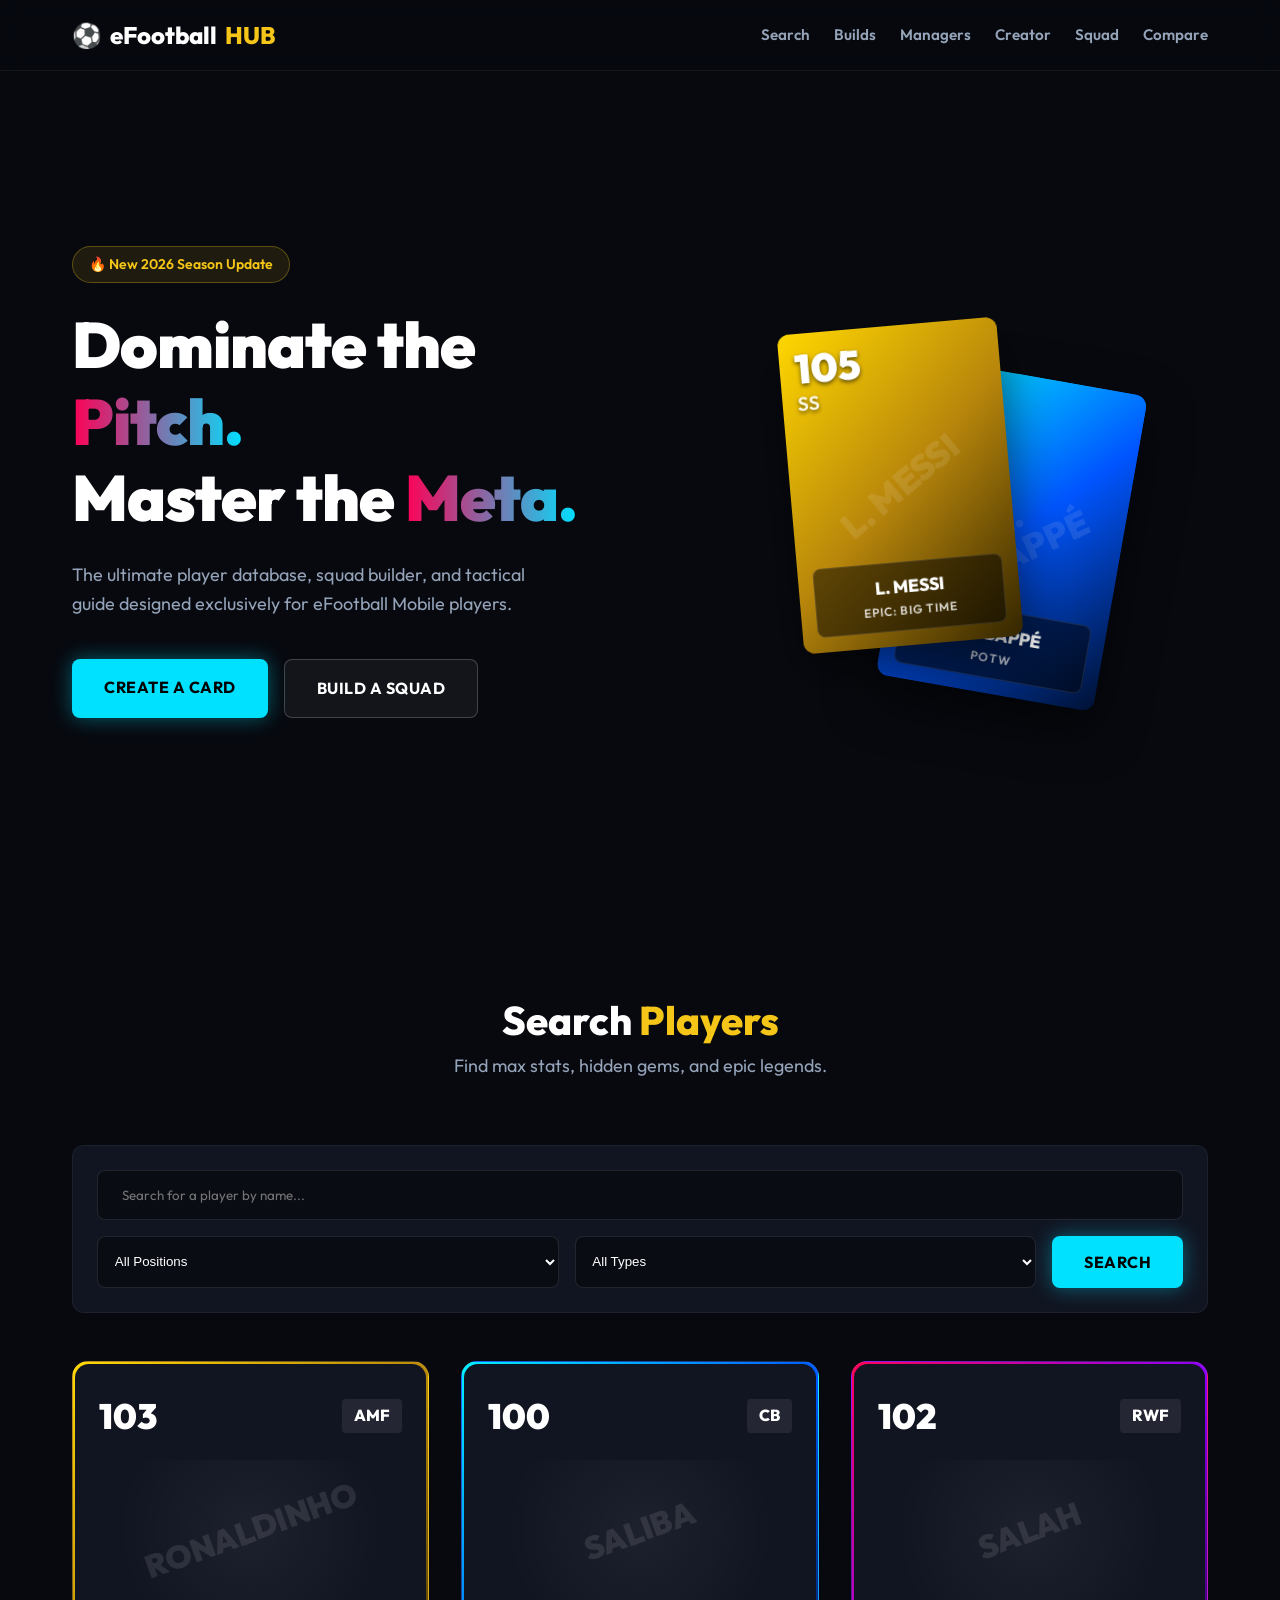
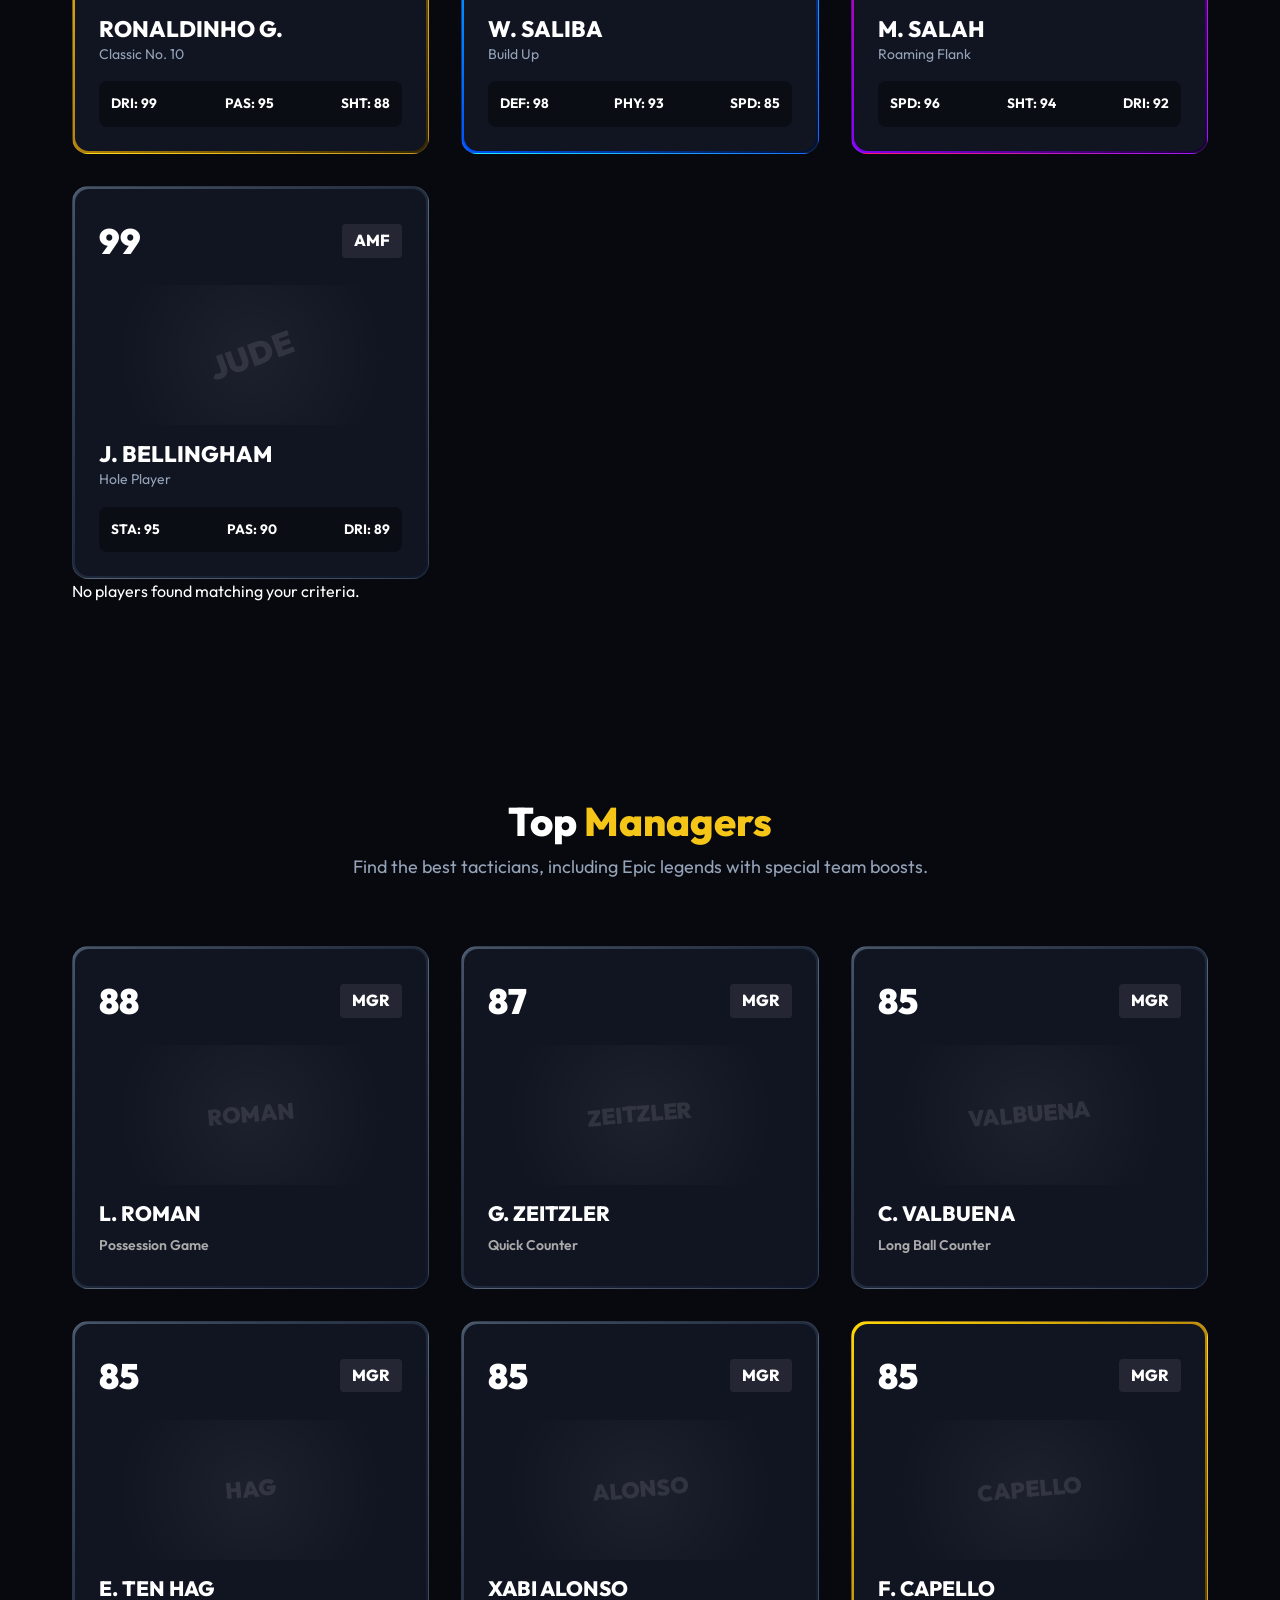
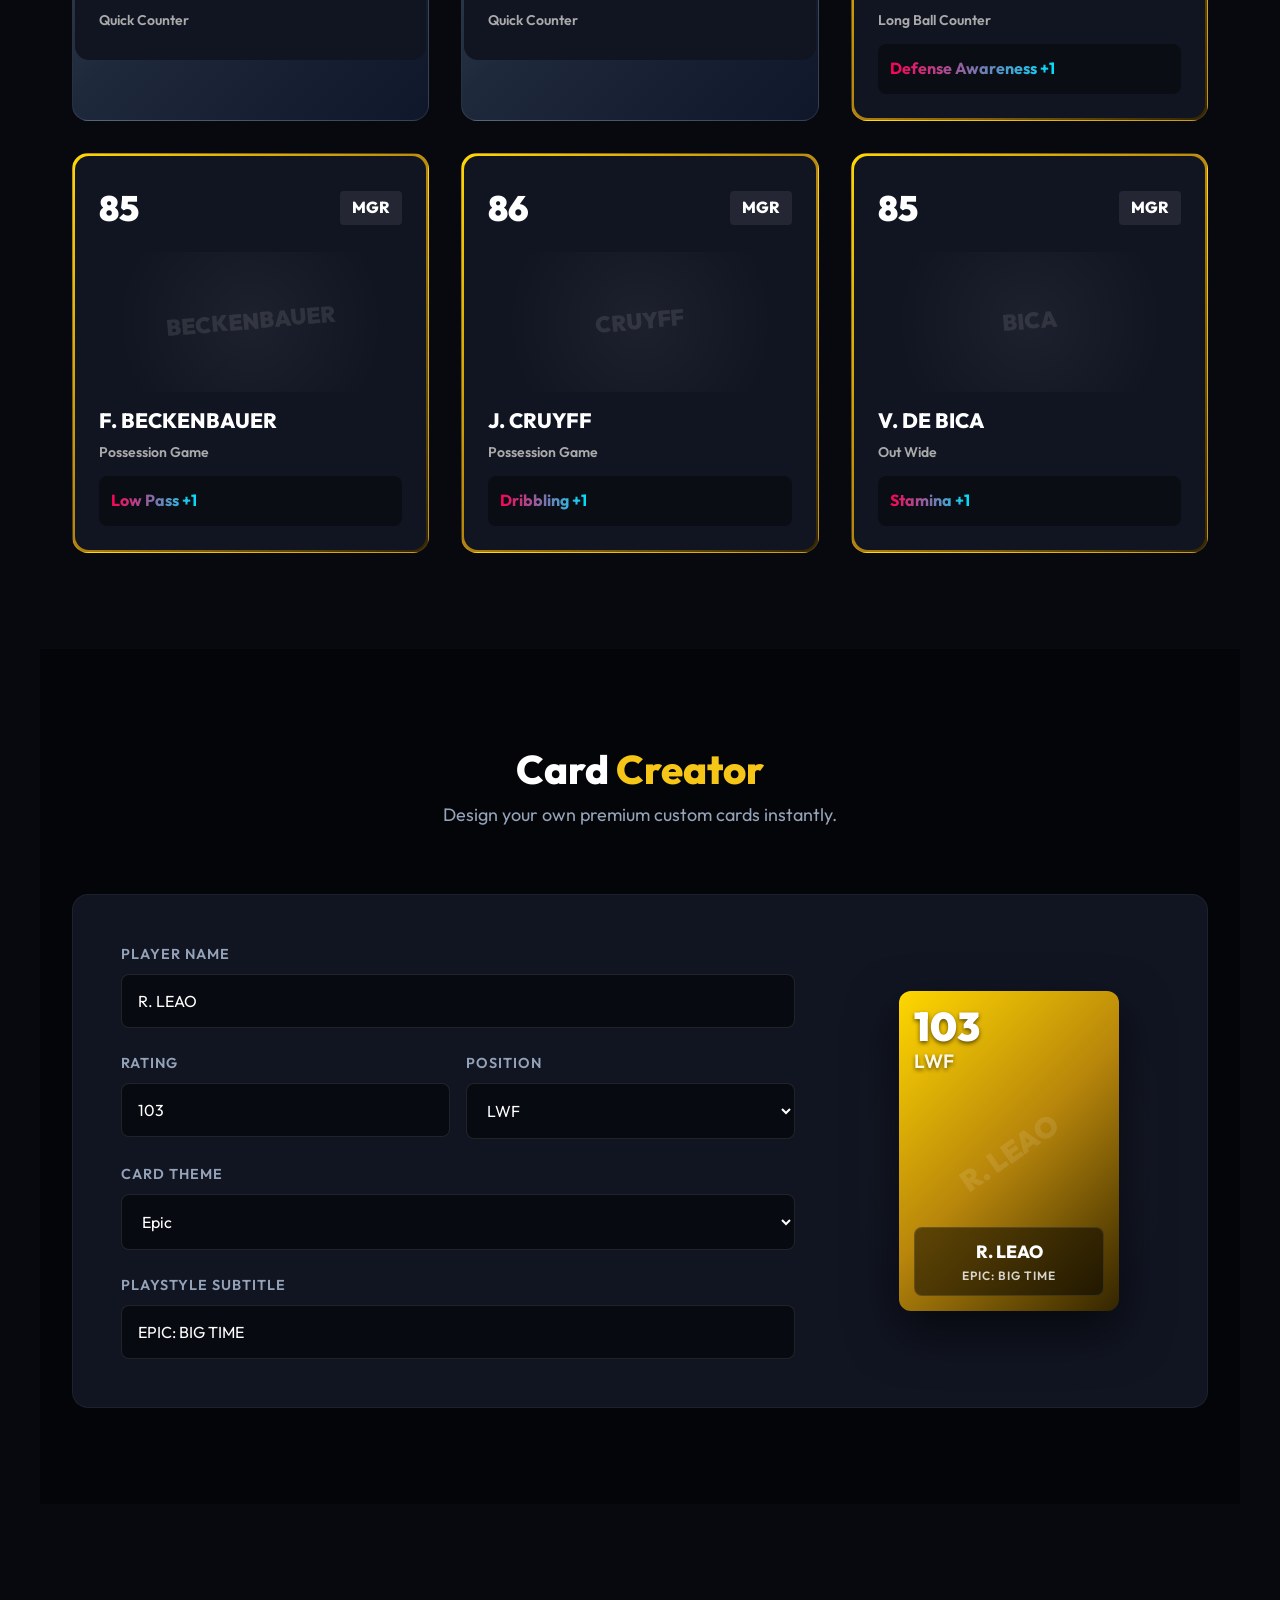
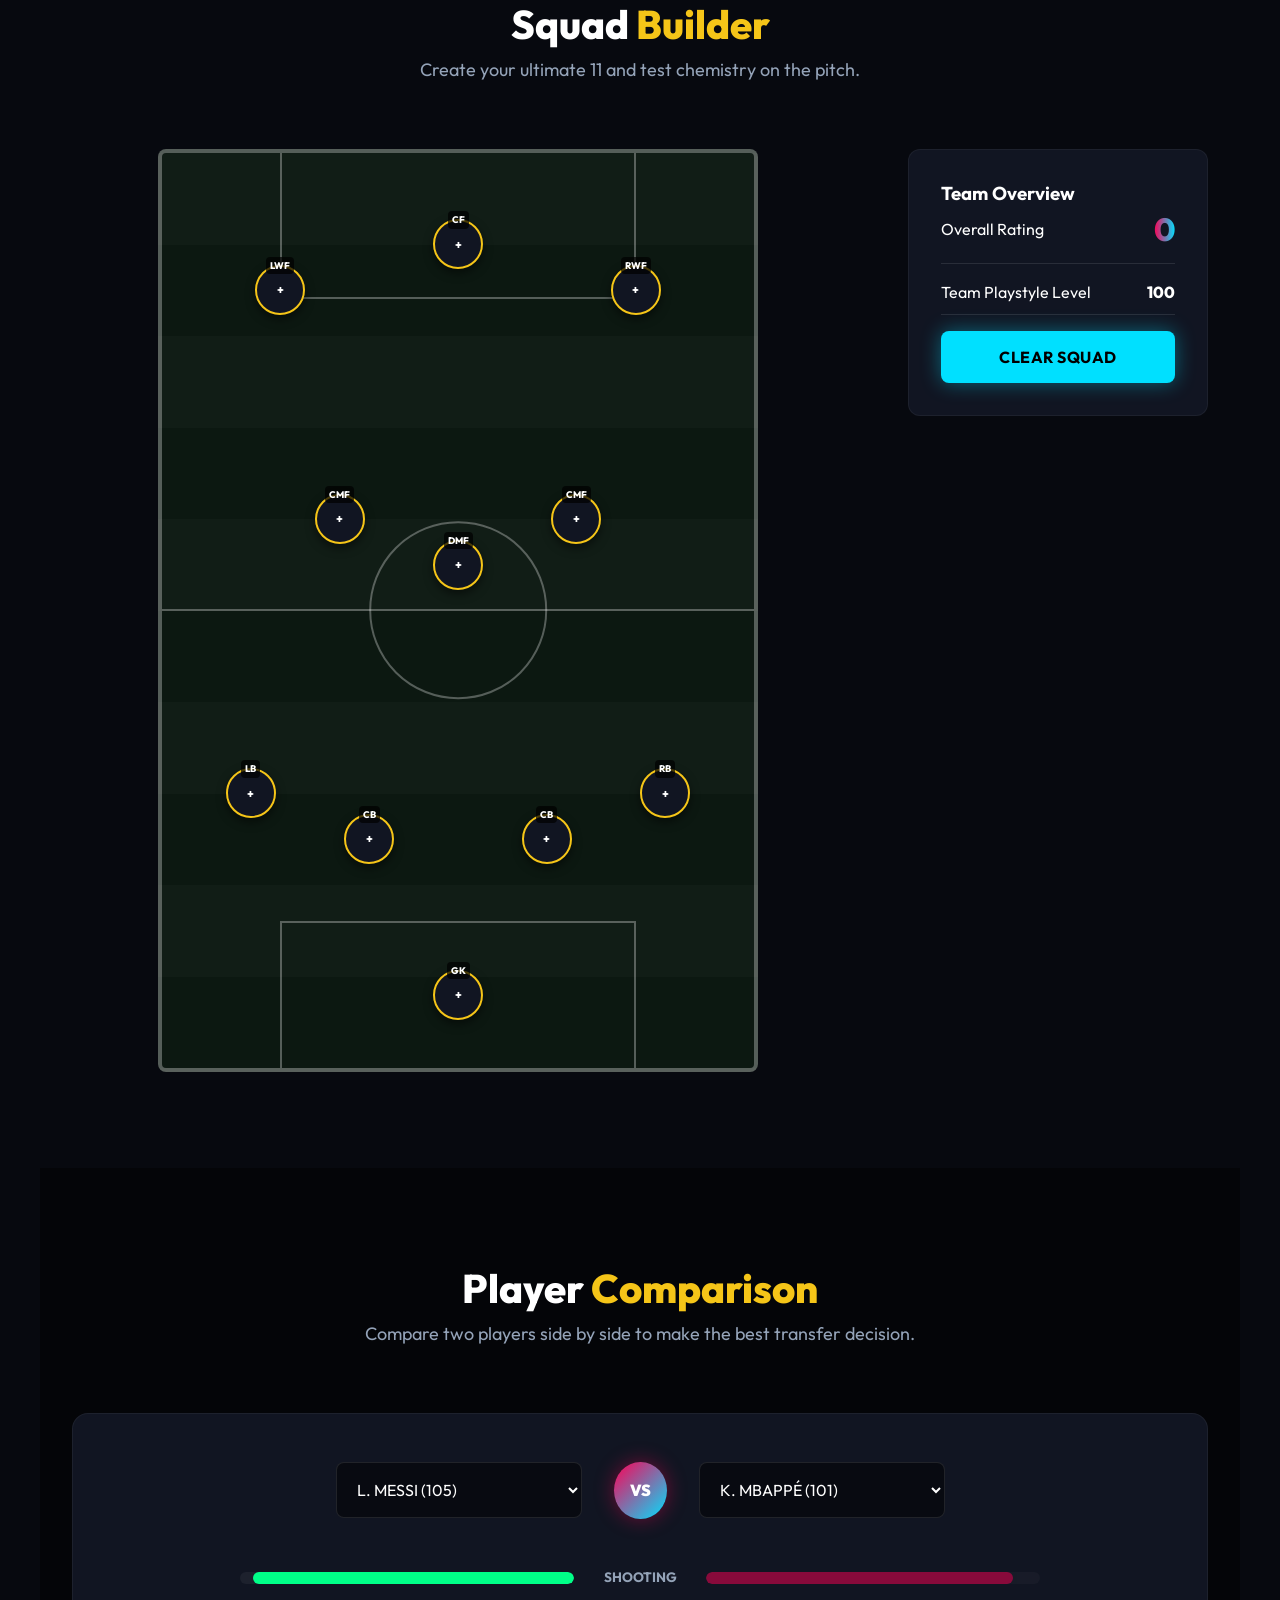
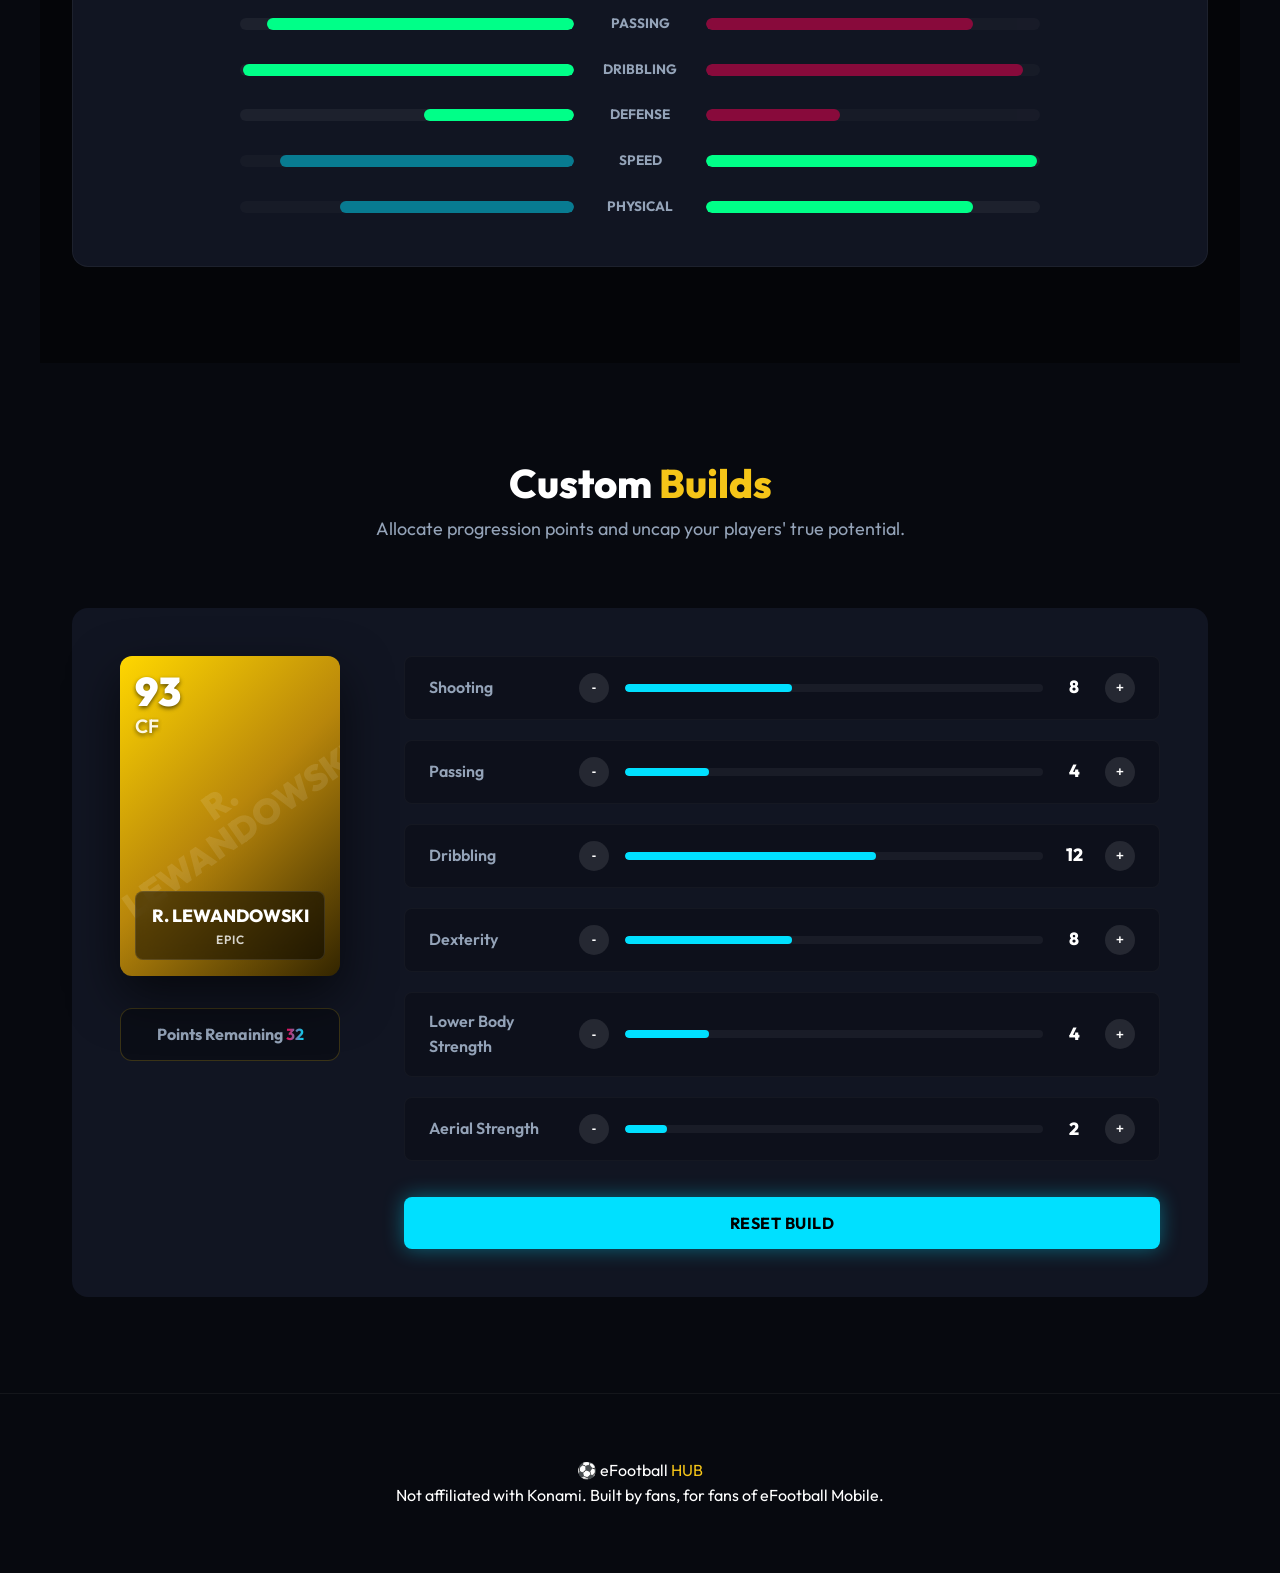
==== commit ec3a548e: "Update mock DB with 2026 stars and add Epic Managers section" ====
--- a/efootball website/index.html
+++ b/efootball website/index.html
@@ -200,7 +200,20 @@
         <div id="noResults" class="no-results hidden">No players found matching your criteria.</div>
     </section>
 
+    <!-- NEW SECTION: Managers -->
+    <section class="section-container" id="managers">
+        <div class="section-header">
+            <h2>Top <span class="highlight">Managers</span></h2>
+            <p>Find the best tacticians, including Epic legends with special team boosts.</p>
+        </div>
+        
+        <div class="card-grid" id="managerGrid">
+            <!-- Populated by JS -->
+        </div>
+    </section>
+
     <!-- NEW SECTION: Card Creator -->
+
     <section class="section-container bg-darker" id="creator">
         <div class="section-header">
             <h2>Card <span class="highlight">Creator</span></h2>
